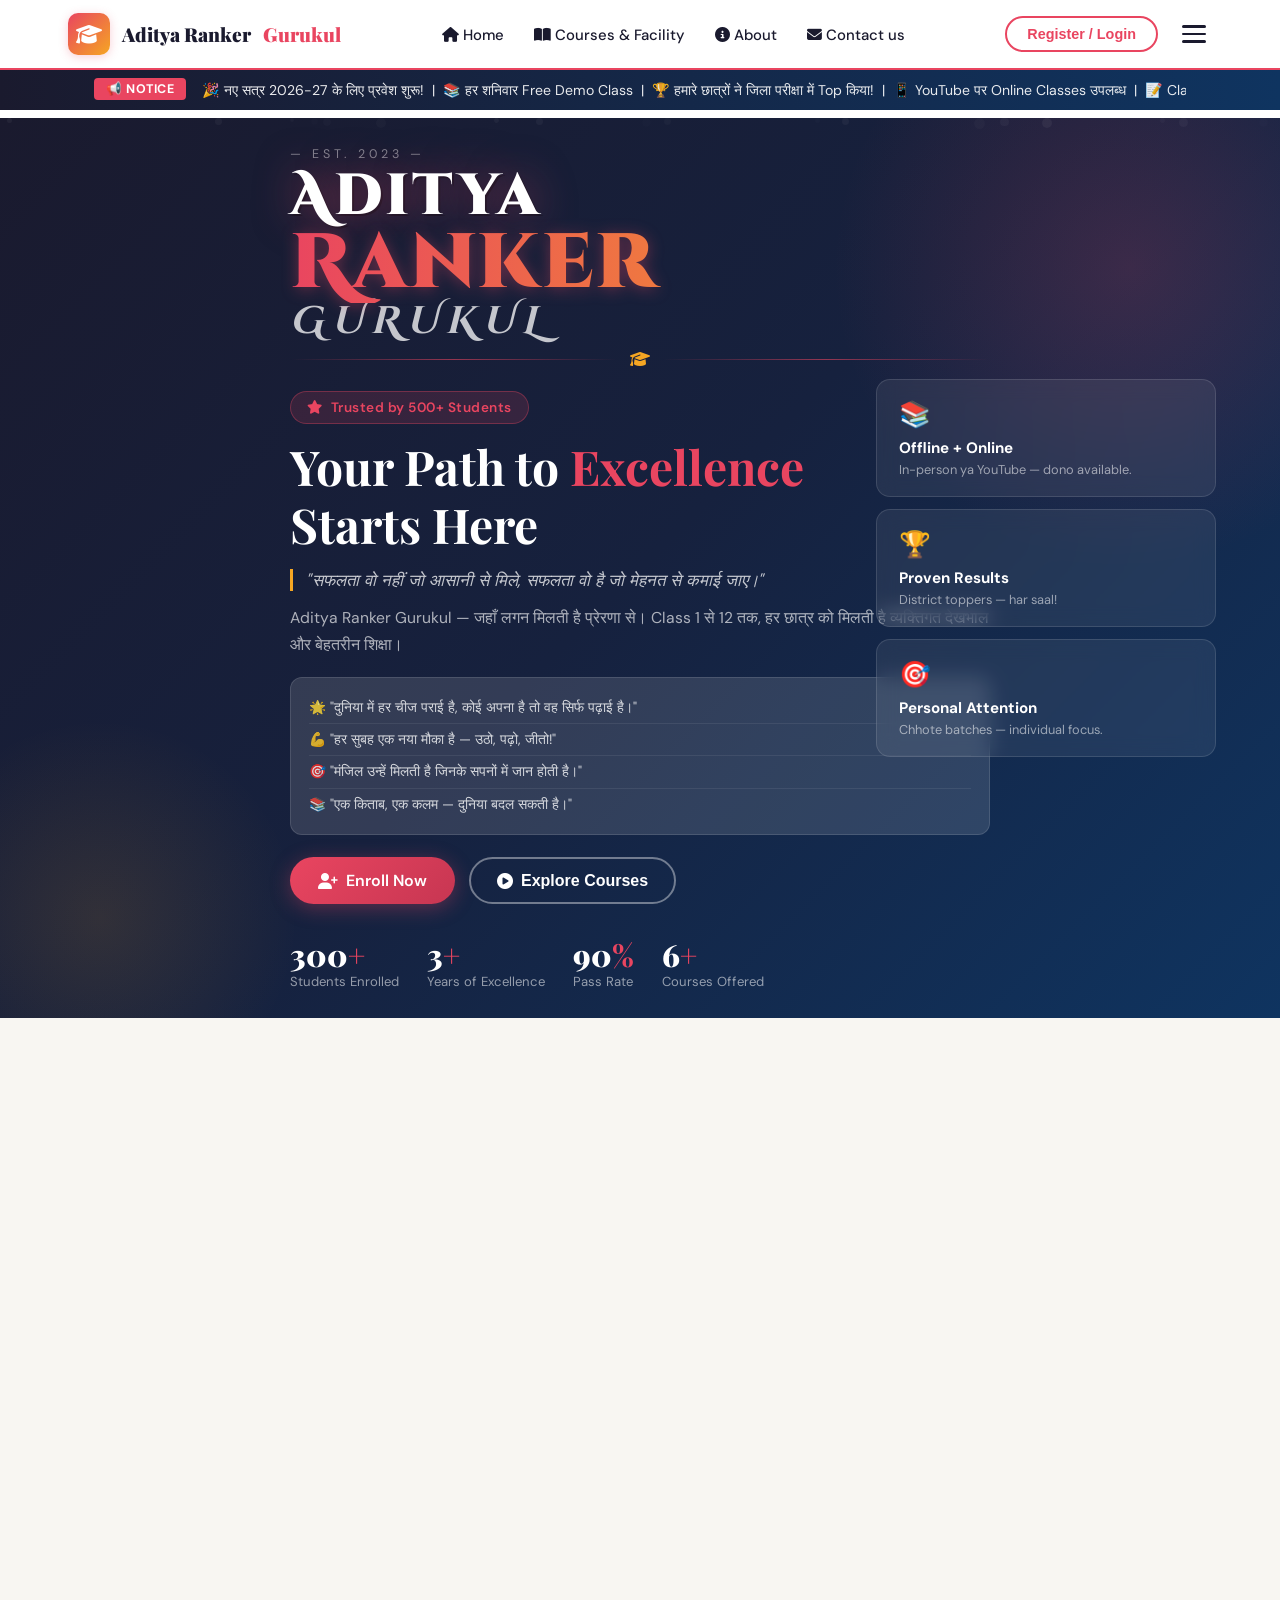
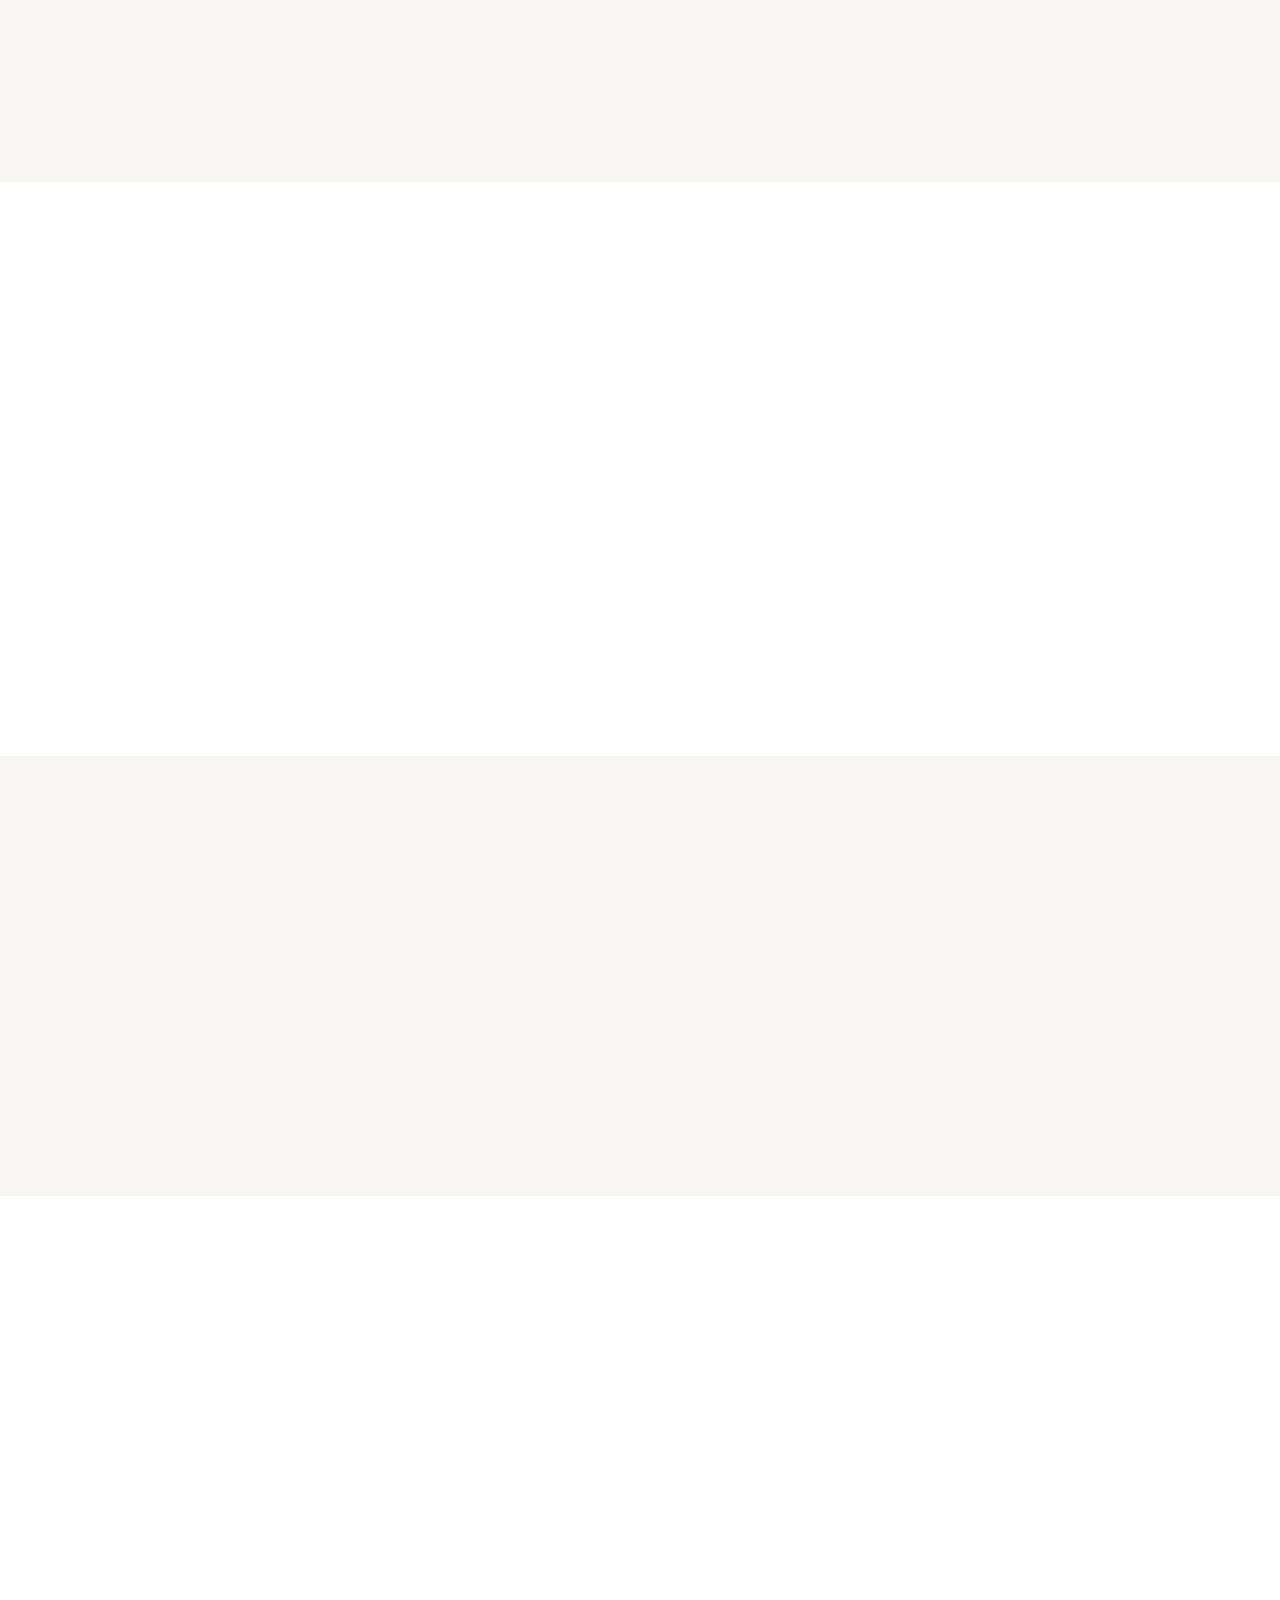
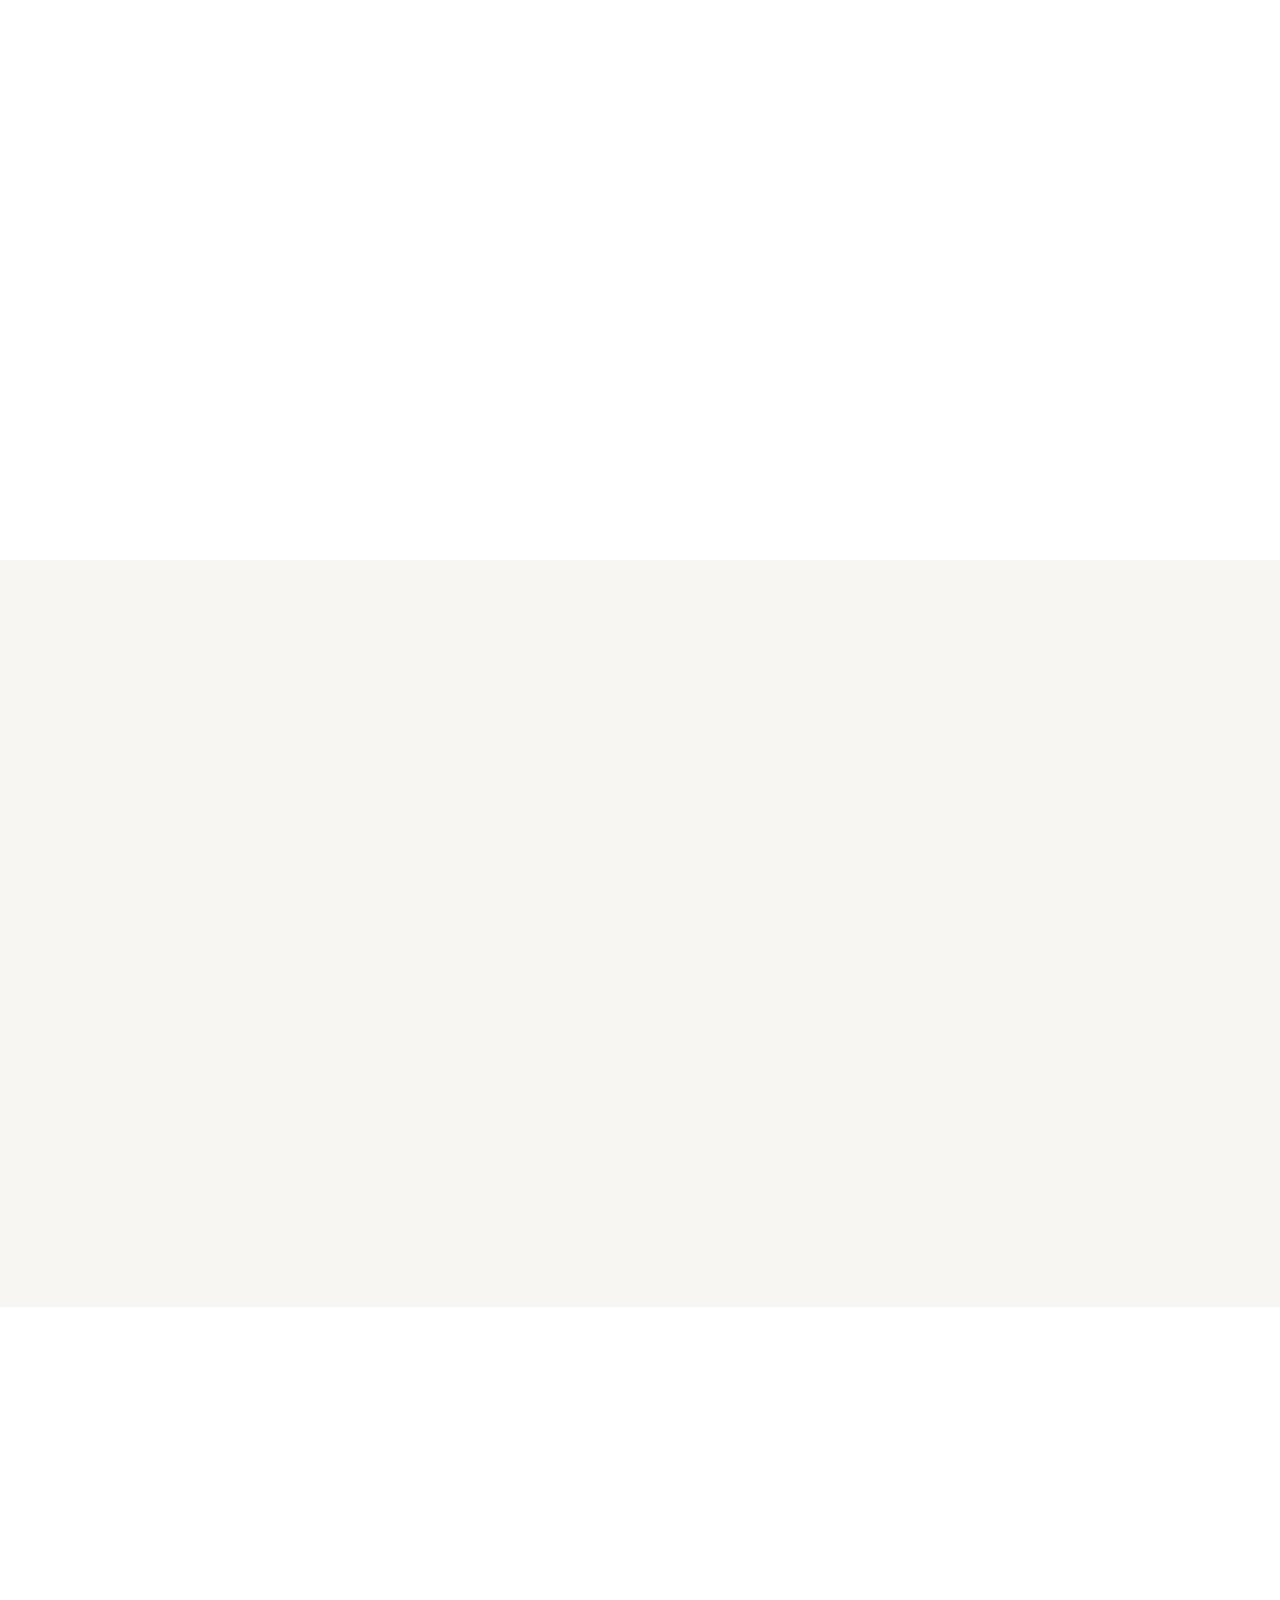
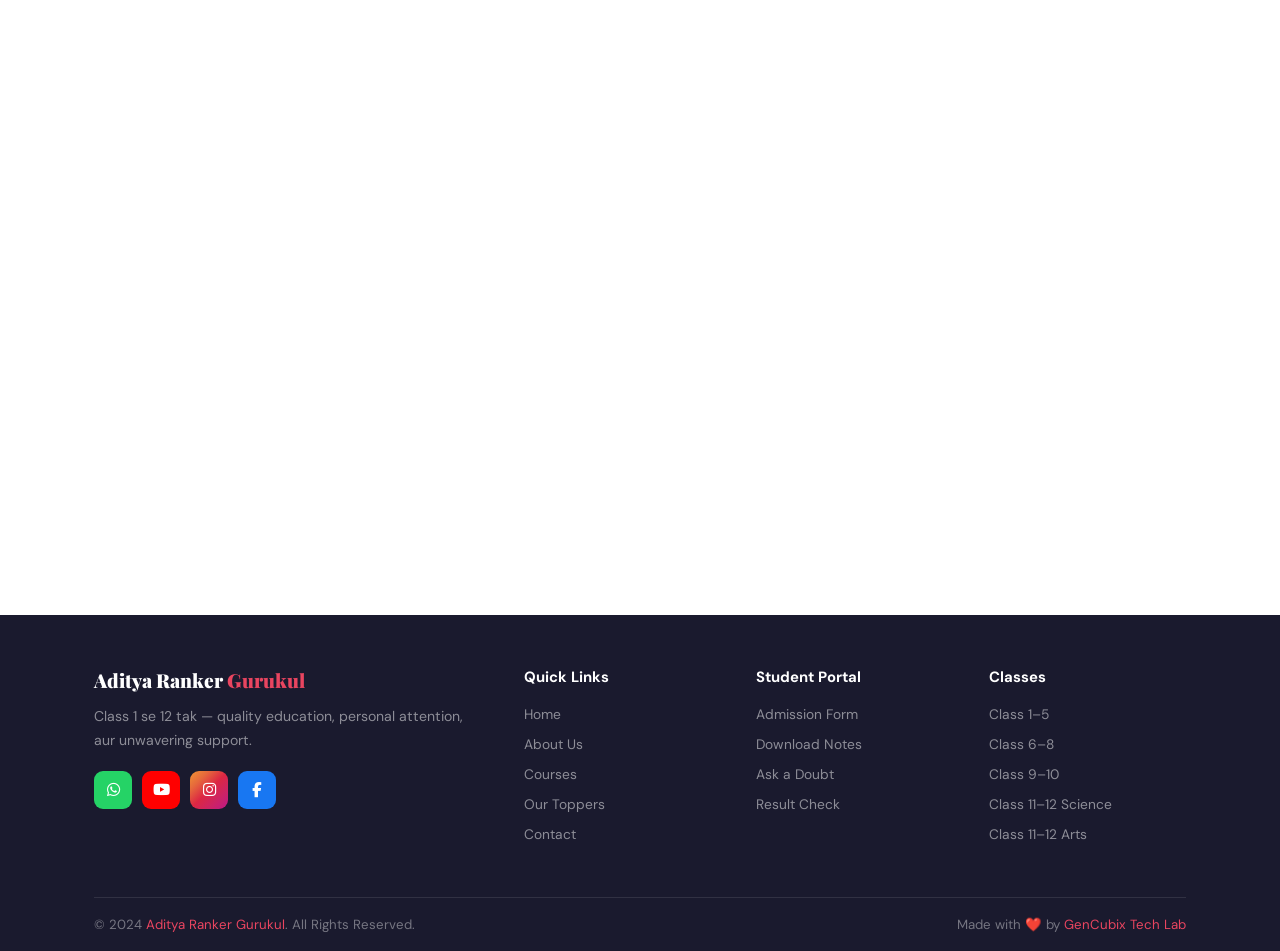
==== index.html @ 12717125 "Add files via upload" ====
<!DOCTYPE html>
<html lang="en">
<head>
  <meta charset="UTF-8"/>
  <meta name="viewport" content="width=device-width, initial-scale=1.0"/>
  <title>Aditya</title>
  <link href="https://fonts.googleapis.com/css2?family=Playfair+Display:ital,wght@0,700;0,900;1,700&family=DM+Sans:wght@300;400;500;600&family=Cinzel+Decorative:wght@700;900&display=swap" rel="stylesheet"/>
  <link rel="stylesheet" href="https://cdnjs.cloudflare.com/ajax/libs/font-awesome/6.5.0/css/all.min.css"/>
  <link rel="stylesheet" href="style.css"/>
</head>
<body>

<!-- ==============================
     NAVBAR
============================== -->
<nav id="navbar">
  <div class="nav-inner">
    <!-- Logo -->
    <a href="#home" class="nav-logo">
      <div class="logo-icon"><i class="fas fa-graduation-cap"></i></div>
      Aditya Ranker <span>Gurukul</span>
    </a>

    <!-- Desktop menu — scroll to section -->
    <ul class="nav-menu" id="desktopMenu">
      <li><a href="#home"><i class="fas fa-home"></i> Home</a></li>
      <li><a href="#courses"><i class="fas fa-book-open"></i> Courses &amp; Facility</a></li>
      <li><a href="about.html"><i class="fas fa-info-circle"></i> About </a></li>
      <li><a href="contact.html"><i class="fas fa-envelope"></i> Contact us</a></li>
    </ul>

    <!-- Right side -->
    <div class="nav-right">
      <button class="btn-register" onclick="openModal()">Register / Login</button>
      <!-- Hamburger -->
      <div class="hamburger" id="hamburger" onclick="toggleDropdown()">
        <span class="bar"></span><span class="bar"></span><span class="bar"></span>
      </div>
    </div>
  </div>

  <!--
    3-LINE DROPDOWN MENU
    Har link ek ALAG PAGE pe jaata hai (scroll nahi, new file open hogi)
  -->
  <ul class="dropdown-menu" id="dropdownMenu">
    <li><a href="#home" onclick="closeDropdown()"><i class="fas fa-home"></i> Home</a></li>
    <li><a href="admission.html" onclick="closeDropdown()"><i class="fas fa-user-plus"></i> Admission Form</a></li>
    <li><a href="about.html" onclick="closeDropdown()"><i class="fas fa-info-circle"></i> About </a></li>
    <li><a href="contact.html" onclick="closeDropdown()"><i class="fas fa-envelope"></i> Contact us</a></li>
    <li><a href="result.html" onclick="closeDropdown()"><i class="fas fa-poll"></i> Result Check</a></li>
  </ul>
</nav>

<!-- ==============================
     NOTICE BAR
============================== -->
<div class="notice-bar" id="noticeBar">
  <div class="container">
    <div class="notice-inner">
      <span class="notice-label">📢 NOTICE</span>
      <div class="ticker-wrap">
        <span class="ticker-text">
          🎉 नए सत्र 2026-27 के लिए प्रवेश शुरू! &nbsp;|&nbsp;
          📚 हर शनिवार Free Demo Class &nbsp;|&nbsp;
          🏆 हमारे छात्रों ने जिला परीक्षा में Top किया! &nbsp;|&nbsp;
          📱 YouTube पर Online Classes उपलब्ध &nbsp;|&nbsp;
          📝 Class 10 का Result जारी — अभी Check करें! &nbsp;|&nbsp;
          🌟 Special Doubt Clearing Session — हर रविवार सुबह 10 बजे
        </span>
      </div>
    </div>
  </div>
</div>

<!-- ==============================
     SECTION 1: HERO
============================== -->
<div style="height:10px;"></div>
<section id="home">
  <div class="particles" id="particles"></div>
  <div class="container">
    <div class="hero-content">

      <!-- Big Institute Name -->
      <div class="hero-institute-name">
        <span class="institute-line-top">— Est. 2023 —</span>
        <h1 class="institute-title">
          <span class="inst-aditya">Aditya</span>
          <span class="inst-ranker">Ranker</span>
          <span class="inst-gurukul">Gurukul</span>
        </h1>
        <div class="institute-divider">
          <span class="div-line"></span>
          <i class="fas fa-graduation-cap div-icon"></i>
          <span class="div-line"></span>
        </div>
      </div>

      <div class="hero-badge"><i class="fas fa-star"></i> Trusted by 500+ Students</div>
      <h2 class="hero-title">Your Path to <span>Excellence</span><br>Starts Here</h2>
      <p class="hero-tagline">"सफलता वो नहीं जो आसानी से मिले, सफलता वो है जो मेहनत से कमाई जाए।"</p>
      <p class="hero-desc">Aditya Ranker Gurukul — जहाँ लगन मिलती है प्रेरणा से। Class 1 से 12 तक, हर छात्र को मिलती है व्यक्तिगत देखभाल और बेहतरीन शिक्षा।</p>

      <!-- Hindi Motivation Lines -->
      <div class="motivation-box">
        <p>🌟 "दुनिया में हर चीज पराई है,
कोई अपना है तो वह सिर्फ पढ़ाई है।"</p>
        <p>💪 "हर सुबह एक नया मौका है — उठो, पढ़ो, जीतो!"</p>
        <p>🎯 "मंजिल उन्हें मिलती है जिनके सपनों में जान होती है।"</p>
        <p>📚 "एक किताब, एक कलम — दुनिया बदल सकती है।"</p>
      </div>

      <div class="hero-btns">
        <a href="admission.html" class="btn-primary"><i class="fas fa-user-plus"></i> Enroll Now</a>
        <button class="btn-outline-white" onclick="scrollTo('courses')"><i class="fas fa-play-circle"></i> Explore Courses</button>
      </div>

      <div class="hero-stats">
        <div class="stat-item"><div class="stat-num">300<span>+</span></div><div class="stat-label">Students Enrolled</div></div>
        <div class="stat-item"><div class="stat-num">3<span>+</span></div><div class="stat-label">Years of Excellence</div></div>
        <div class="stat-item"><div class="stat-num">90<span>%</span></div><div class="stat-label">Pass Rate</div></div>
        <div class="stat-item"><div class="stat-num">6<span>+</span></div><div class="stat-label">Courses Offered</div></div>
      </div>
    </div>
  </div>

  <!-- Right floating cards (desktop) -->
  <div class="hero-image-side">
    <div class="hero-card"><div class="card-icon">📚</div><h4>Offline + Online</h4><p>In-person ya YouTube — dono available.</p></div>
    <div class="hero-card"><div class="card-icon">🏆</div><h4>Proven Results</h4><p>District toppers — har saal!</p></div>
    <div class="hero-card"><div class="card-icon">🎯</div><h4>Personal Attention</h4><p>Chhote batches — individual focus.</p></div>
  </div>
</section>

<!-- ==============================
     SECTION 2: ABOUT COACHING
============================== -->
<section id="about-coaching" style="background:var(--offwhite);">
  <div class="container">
    <div class="section-header reveal">
      <div class="section-tag">Who We Are</div>
      <h2 class="section-title">About <span>Aditya Ranker Gurukul</span></h2>
      <div class="section-line"></div>
      <p class="section-desc">Jahan gyan milta hai dedication se, aur students bante hain achievers.</p>
    </div>
    <div class="about-grid">
      <div class="about-img-box reveal">
        <!--
          ★ COACHING PHOTO:
          images/coaching.jpg rakho → comment hatao neeche ka, placeholder comment karo
        -->
        <!-- <img src="images/coaching.jpg" alt="Coaching" style="width:100%;height:100%;object-fit:cover;"/> -->
        <div class="placeholder-img">
          <i class="fas fa-school"></i>
          <p>📷 coaching.jpg</p>
          <small>coaching images</small>
        </div>
        <div class="about-img-badge">Est. 2023<br><span>Shaping Futures</span></div>
      </div>
      <div class="reveal">
        <h3 style="font-size:1.8rem;margin-bottom:14px;">Building Tomorrow's <span style="color:var(--accent)">Champions</span></h3>
        <p style="color:var(--gray);line-height:1.8;margin-bottom:16px;">Aditya Ranker Gurukul ki sthapna ek lakshya ke saath ki gayi — quality education ko har gaanv tak pahunchana. Hamara manna hai ki har bachche mein talent hai, bas sahi disha chahiye.</p>
        <p style="color:var(--gray);line-height:1.8;margin-bottom:24px;">Offline classes aur free YouTube lectures ke zariye ham aspiration aur achievement ke beech ki khaai ko paat rahe hain.</p>
        <div class="about-features">
          <div class="about-feature-item"><div class="feat-icon"><i class="fas fa-users"></i></div><div><h4>junior student</h4><p>Personal dhyan har student ko.</p></div></div>
          <div class="about-feature-item"><div class="feat-icon"><i class="fab fa-youtube"></i></div><div><h4>YouTube Classes</h4><p>Kabhi bhi, kahin bhi seekho.</p></div></div>
          <div class="about-feature-item"><div class="feat-icon"><i class="fas fa-file-alt"></i></div><div><h4>Free Notes</h4><p>Worksheets aur practice papers.</p></div></div>
          <div class="about-feature-item"><div class="feat-icon"><i class="fas fa-comments"></i></div><div><h4>Doubt Solving</h4><p>Online aur offline dono.</p></div></div>
        </div>
      </div>
    </div>
  </div>
</section>

<!-- ==============================
     SECTION 3: TEACHER
============================== -->
<section id="teacher" style="background:#fff;">
  <div class="container">
    <div class="section-header reveal">
      <div class="section-tag">Meet Your Mentor</div>
      <h2 class="section-title">About <span>Aditya Sir</span></h2>
      <div class="section-line"></div>
    </div>
    <div class="teacher-card reveal">
      <div class="teacher-photo" style="padding:0;overflow:hidden;">
  <img src="images/aditya-sir.jpg" 
       alt="Aditya Sir" 
       style="width:100%;height:100%;object-fit:cover;object-position:top;border-radius:18px;"/>
</div>
      <div class="teacher-info">
        <h3>Aditya Sir</h3>
        <div class="teacher-title"><i class="fas fa-chalkboard-teacher"></i> Lead Educator &amp; Founder</div>
        <div class="exp-badge"><i class="fas fa-award"></i> 3+ Years Experience</div>
        <p>Concept-based aur student-friendly teaching style. Har topic tab tak padhate hain jab tak samajh na aaye. Unka manna hai ki padhna tab hi sahi ho jab samajh ke ho.</p>
        <p>Regular feedback, personal attention, aur har student ke liye unwavering support — yahi unki pehchaan hai.</p>
        <div class="teacher-subjects">
          <span class="subject-tag">Mathematics</span>
          <span class="subject-tag">Science</span>
          <span class="subject-tag">Social Studies</span>
          <span class="subject-tag">Hindi</span>
          <span class="subject-tag">English</span>
        </div>
      </div>
    </div>
  </div>
</section>

<!-- ==============================
     SECTION 4: TOPPERS
============================== -->
<section id="toppers" style="background:var(--offwhite);">
  <div class="container">
    <div class="section-header reveal">
      <div class="section-tag">Our Pride</div>
      <h2 class="section-title">Our <span>Star Toppers</span></h2>
      <div class="section-line"></div>
      <p class="section-desc">Meet the brilliant students who made us proud.</p>
    </div>
    <div class="toppers-grid reveal">

      <div class="topper-card"><div class="topper-card-inner"><div class="topper-rank">🥇</div>
        <div class="topper-photo">
          <!-- <img src="images/topper1.jpg" style="width:100%;height:100%;object-fit:cover;border-radius:50%;"/> -->
          <i class="fas fa-user"></i>
        </div>
        <div class="topper-name">komal kumari</div><div class="topper-roll">Roll: 2600033</div><div class="topper-score">90% · Class 10</div>
      </div></div>

      <div class="topper-card"><div class="topper-card-inner"><div class="topper-rank">🥈</div>
        <div class="topper-photo">
          <!-- <img src="images/topper2.jpg" style="width:100%;height:100%;object-fit:cover;border-radius:50%;"/> -->
          <i class="fas fa-user"></i>
        </div>
        <div class="topper-name">Raja babu</div><div class="topper-roll">Roll: 2600089</div><div class="topper-score">85% · Class 10</div>
      </div></div>

      <div class="topper-card"><div class="topper-card-inner"><div class="topper-rank">🥉</div>
        <div class="topper-photo">
          <!-- <img src="images/topper3.jpg" style="width:100%;height:100%;object-fit:cover;border-radius:50%;"/> -->
          <i class="fas fa-user"></i>
        </div>
        <div class="topper-name">Neha kumari</div><div class="topper-roll">Roll: 260044</div><div class="topper-score">82.6% · Class 12</div>
      </div></div>

      <div class="topper-card"><div class="topper-card-inner"><div class="topper-rank">4</div>
        <div class="topper-photo">
  <img src="images/astuti4.jpg" alt="Topper Photo">
</div>

        <div class="topper-name">astuti kumari</div><div class="topper-roll">Roll: 2500060</div><div class="topper-score">81.8% · Class 10</div>
      </div></div>

      <div class="topper-card"><div class="topper-card-inner"><div class="topper-rank">5</div>
        <div class="topper-photo">
          <!-- <img src="images/topper5.jpg" style="width:100%;height:100%;object-fit:cover;border-radius:50%;"/> -->
          <i class="fas fa-user"></i>
        </div>
        <div class="topper-name">vikash kumar</div><div class="topper-roll">Roll: 2108</div><div class="topper-score">78.8% · Class 10</div>
      </div></div>

      

    </div>
  </div>
</section>

<!-- ==============================
     SECTION 5: COURSES
============================== -->
<section id="courses" style="background:#fff;">
  <div class="container">
    <div class="section-header reveal">
      <div class="section-tag">What We Teach</div>
      <h2 class="section-title">Our <span>Courses</span></h2>
      <div class="section-line"></div>
      <p class="section-desc">Class 1 se 12 tak — Offline aur YouTube Online dono modes.</p>
    </div>
    <div class="courses-grid reveal">

      <div class="course-card">
        <div class="course-head"><span class="course-badge">Primary</span><div class="c-icon"><i class="fas fa-child"></i></div><h3>Classes 1 – 5</h3><p>Foundation building with fun methods</p></div>
        <div class="course-body"><ul>
          <li><i class="fas fa-check-circle"></i> Hindi, English, math</li>
          <li><i class="fas fa-check-circle"></i> fun and play</li>
          <li><i class="fas fa-check-circle"></i> Drawing &amp; Creative Activities</li>
          <li><i class="fas fa-check-circle"></i> Moral Science &amp; GK</li>
        </ul><div class="course-modes"><span class="mode-tag mode-offline">📍 Offline</span><span class="mode-tag mode-online">▶ YouTube</span></div></div>
      </div>

      <div class="course-card">
        <div class="course-head"><span class="course-badge">Middle</span><div class="c-icon"><i class="fas fa-book"></i></div><h3>Classes 6 – 8</h3><p>Concept strengthening</p></div>
        <div class="course-body"><ul>
          <li><i class="fas fa-check-circle"></i> Mathematics &amp; Science</li>
          <li><i class="fas fa-check-circle"></i> Social Studies (History, Geo, Civics)</li>
          <li><i class="fas fa-check-circle"></i> Hindi &amp; English Grammar</li>
          <li><i class="fas fa-check-circle"></i> Sanskrit (Optional)</li>
        </ul><div class="course-modes"><span class="mode-tag mode-offline">📍 Offline</span><span class="mode-tag mode-online">▶ YouTube</span></div></div>
      </div>

      <div class="course-card">
        <div class="course-head"><span class="course-badge">Board</span><div class="c-icon"><i class="fas fa-trophy"></i></div><h3>Classes 9 – 10</h3><p>Board exam preparation</p></div>
        <div class="course-body"><ul>
          <li><i class="fas fa-check-circle"></i> Mathematics (Full Syllabus)</li>
          <li><i class="fas fa-check-circle"></i> Science – Physics, Chemistry, Bio</li>
          <li><i class="fas fa-check-circle"></i> Social Science </li>
          <li><i class="fas fa-check-circle"></i> Hindi + English + Sanskrit</li>
        </ul><div class="course-modes"><span class="mode-tag mode-offline">📍 Offline</span><span class="mode-tag mode-online">▶ YouTube</span></div></div>
      </div>

      <div class="course-card">
        <div class="course-head"><span class="course-badge">Senior</span><div class="c-icon"><i class="fas fa-flask"></i></div><h3>Class 11–12 Science</h3><p>PCM / PCB mastery level</p></div>
        <div class="course-body"><ul>
          <li><i class="fas fa-check-circle"></i> Physics, Chemistry, Bio/Maths</li>
          <li><i class="fas fa-check-circle"></i> NCERT + Board + Competitive</li>
          <li><i class="fas fa-check-circle"></i> Regular Mock Tests</li>
          <li><i class="fas fa-check-circle"></i> Answer Writing Practice</li>
        </ul><div class="course-modes"><span class="mode-tag mode-offline">📍 Offline</span><span class="mode-tag mode-online">▶ YouTube</span></div></div>
      </div>

      <div class="course-card">
        <div class="course-head"><span class="course-badge">Senior</span><div class="c-icon"><i class="fas fa-landmark"></i></div><h3>Class 11–12 Arts</h3><p>History, PolSci, Geography</p></div>
        <div class="course-body"><ul>
          <li><i class="fas fa-check-circle"></i> History &amp; Political Science</li>
          <li><i class="fas fa-check-circle"></i> Geography &amp; Economics</li>
          <li><i class="fas fa-check-circle"></i> Hindi Literature &amp; English</li>
          <li><i class="fas fa-check-circle"></i> Essay &amp; Answer Writing</li>
        </ul><div class="course-modes"><span class="mode-tag mode-offline">📍 Offline</span><span class="mode-tag mode-online">▶ YouTube</span></div></div>
      </div>

      <div class="course-card">
        <div class="course-head" style="background:linear-gradient(135deg,#b45309,#d97706);"><span class="course-badge" style="background:#fff;color:#b45309;">Special</span><div class="c-icon"><i class="fas fa-star"></i></div><h3>Special Batches</h3><p>Weekend &amp; crash courses</p></div>
        <div class="course-body"><ul>
          <li><i class="fas fa-check-circle"></i> Weekend Doubt Classes</li>
          <li><i class="fas fa-check-circle"></i> Pre-Board Crash Course</li>
          <li><i class="fas fa-check-circle"></i> Competitive Exam Orientation</li>
          <li><i class="fas fa-check-circle"></i> General Knowledge Sessions</li>
        </ul><div class="course-modes"><span class="mode-tag mode-offline">📍 Offline</span><span class="mode-tag mode-online">▶ YouTube</span></div></div>
      </div>

    </div>
  </div>
</section>

<!-- ==============================
     SECTION 6: FEATURES (Notes + Doubts + Result)
============================== -->
<section id="features" style="background:var(--offwhite);">
  <div class="container">
    <div class="section-header reveal">
      <div class="section-tag">Student Portal</div>
      <h2 class="section-title">Student <span>Features</span></h2>
      <div class="section-line"></div>
      <p class="section-desc">Notes, Doubts aur Result — sab ek jagah.</p>
    </div>

    <!-- Tab Buttons -->
    <!-- Tab Buttons -->
<div class="feature-tabs reveal">
  <button class="tab-btn active" onclick="switchTab('admission')"><i class="fas fa-user-plus"></i> Admission Form</button>
  <button class="tab-btn" onclick="switchTab('notes')"><i class="fas fa-file-pdf"></i> Notes</button>
  <button class="tab-btn" onclick="switchTab('doubts')"><i class="fas fa-question-circle"></i> Doubts</button>
  <button class="tab-btn" onclick="switchTab('result')"><i class="fas fa-poll"></i> Result Checker</button>
</div>


<!-- TAB: ADMISSION FORM -->
<div class="tab-content active" id="tab-admission">
  <div class="form-card reveal">
    <h3>📋 Admission Form</h3>
    <p class="form-sub">Sabhi * fields zaroori hain.</p>

    <form id="admissionForm"
          action="https://formspree.io/f/xkokrydq"
          method="POST"
          onsubmit="return handleAdmission(this)">

      <input type="hidden" name="_subject" value="🎓 New Admission – Aditya Ranker Gurukul"/>

      <div class="form-row">
        <div class="form-group">
          <label><i class="fas fa-user"></i> Student Name *</label>
          <input type="text" name="Student Name" id="studentName" placeholder="Poora naam" required/>
        </div>
        <div class="form-group">
          <label><i class="fas fa-user-tie"></i> Father's Name *</label>
          <input type="text" name="Father Name" id="fatherName" placeholder="Pita ji ka naam" required/>
        </div>
      </div>
      <div class="form-row">
        <div class="form-group">
          <label><i class="fas fa-phone"></i> Contact Number *</label>
          <input type="tel" name="Contact Number" id="contact" placeholder="10-digit number" maxlength="10" required/>
        </div>
        <div class="form-group">
          <label><i class="fas fa-graduation-cap"></i> Class *</label>
          <select name="Class" id="classSelect" required>
            <option value="">-- Class Chunein --</option>
            <option>Class 1</option><option>Class 2</option><option>Class 3</option>
            <option>Class 4</option><option>Class 5</option><option>Class 6</option>
            <option>Class 7</option><option>Class 8</option><option>Class 9</option>
            <option>Class 10</option>
            <option>Class 11 – Science</option><option>Class 11 – Arts</option>
            <option>Class 12 – Science</option><option>Class 12 – Arts</option>
          </select>
        </div>
      </div>
      <div class="form-group">
        <label><i class="fas fa-map-marker-alt"></i> Village / Area *</label>
        <input type="text" name="Village" id="village" placeholder="Gaanv ya area ka naam" required/>
      </div>

      <button type="submit" class="btn-submit" id="submitBtn">
        <i class="fas fa-paper-plane"></i> Submit Application
      </button>

      <div class="success-msg" id="admissionSuccess">
        <i class="fas fa-check-circle"></i>
        आवेदन सफलतापूर्वक भेज दिया गया! 🎉
        <br><small>Aditya Sir 24 ghante mein contact karenge.</small>
      </div>
      <div class="error-msg" id="admissionError">
        <i class="fas fa-times-circle"></i> Kuch galat hua. Dobara try karein.
      </div>
    </form>
  </div>
</div>


    <!-- TAB: NOTES -->
    <div class="tab-content" id="tab-notes">
      <div class="reveal">
        <!-- Coming Soon Banner -->
        <div style="background:linear-gradient(135deg,var(--primary),#0f3460);color:#fff;border-radius:16px;padding:32px;text-align:center;margin-bottom:32px;">
          <div style="font-size:2.5rem;margin-bottom:10px;">📚</div>
          <h3 style="font-size:1.4rem;margin-bottom:8px;">Notes Uploading soon...!</h3>
          <p style="color:rgba(255,255,255,0.7);max-width:480px;margin:0 auto 18px;">notes currently not avilable on this website. till then contact on whatsapp!</p>
          <a href="https://wa.me/917255013438?text=Hello%20Aditya%20Sir" 
   target="_blank"
   style="display:inline-flex;align-items:center;gap:8px;background:#25D366;color:#fff;padding:10px 22px;border-radius:25px;font-weight:600;font-size:0.9rem;">
  <i class="fab fa-whatsapp"></i> contact on whatsapp
</a>
        </div>
        <!-- Notes Grid -->
        <div class="notes-grid">
          <div class="note-card"><div class="note-card-top"><div class="note-icon"><i class="fas fa-file-pdf"></i></div><div><h4>Class 10 Maths – Ch.1</h4><p>Real Numbers | 12 pages</p></div></div><p>Euclid's Division Lemma, HCF &amp; LCM.</p><div class="note-actions"><button class="btn-download" onclick="notesNA()"><i class="fas fa-download"></i> Download</button></div></div>
          <div class="note-card"><div class="note-card-top"><div class="note-icon"><i class="fas fa-file-pdf"></i></div><div><h4>Class 10 Science – Ch.1</h4><p>Chemical Reactions | 15 pages</p></div></div><p>Types of reactions, balancing equations.</p><div class="note-actions"><button class="btn-download" onclick="notesNA()"><i class="fas fa-download"></i> Download</button></div></div>
          <div class="note-card"><div class="note-card-top"><div class="note-icon"><i class="fas fa-file-pdf"></i></div><div><h4>Class 9 History – Ch.1</h4><p>French Revolution | 10 pages</p></div></div><p>Timeline, causes, important events.</p><div class="note-actions"><button class="btn-download" onclick="notesNA()"><i class="fas fa-download"></i> Download</button></div></div>
          <div class="note-card"><div class="note-card-top"><div class="note-icon"><i class="fas fa-file-pdf"></i></div><div><h4>Class 12 Physics – Ch.1</h4><p>Electrostatics | 20 pages</p></div></div><p>Coulomb's Law, Electric Field, Gauss.</p><div class="note-actions"><button class="btn-download" onclick="notesNA()"><i class="fas fa-download"></i> Download</button></div></div>
          <div class="note-card"><div class="note-card-top"><div class="note-icon"><i class="fas fa-file-pdf"></i></div><div><h4>Class 8 Maths – Algebra</h4><p>Linear Equations | 8 pages</p></div></div><p>Variables, equations, word problems.</p><div class="note-actions"><button class="btn-download" onclick="notesNA()"><i class="fas fa-download"></i> Download</button></div></div>
          <div class="note-card"><div class="note-card-top"><div class="note-icon"><i class="fas fa-file-pdf"></i></div><div><h4>Class 12 History – Ch.1</h4><p>Bricks &amp; Harappan | 18 pages</p></div></div><p>Harappan civilisation, maps &amp; key points.</p><div class="note-actions"><button class="btn-download" onclick="notesNA()"><i class="fas fa-download"></i> Download</button></div></div>
        </div>
      </div>
    </div>

    <!-- TAB: DOUBTS -->
    <div class="tab-content" id="tab-doubts">
      <div class="doubt-layout reveal">
        <!-- Submit Form -->
        <div class="form-card" style="box-shadow:none;padding:0;">
          <h3 style="margin-bottom:6px;">❓ Doubt Puchho</h3>
          <p class="form-sub">Sirf 3 fields — simple aur fast! 5 din baad auto-delete.</p>
          <div class="form-group"><label><i class="fas fa-user"></i> Aapka Naam *</label><input type="text" id="doubtName" placeholder="Apna naam"/></div>
          <div class="form-group"><label><i class="fas fa-graduation-cap"></i> Class *</label>
            <select id="doubtClass">
              <option value="">-- Class Chunein --</option>
              <option>Class 1</option><option>Class 2</option><option>Class 3</option><option>Class 4</option><option>Class 5</option>
              <option>Class 6</option><option>Class 7</option><option>Class 8</option><option>Class 9</option><option>Class 10</option>
              <option>Class 11 – Science</option><option>Class 11 – Arts</option>
              <option>Class 12 – Science</option><option>Class 12 – Arts</option>
            </select>
          </div>
          <div class="form-group"><label><i class="fas fa-question-circle"></i> Aapka Doubt *</label>
            <textarea id="doubtText" rows="4" placeholder="Apna sawaal clearly likhein..." style="width:100%;padding:12px 14px;border:2px solid var(--lightgray);border-radius:10px;font-size:0.93rem;font-family:'DM Sans',sans-serif;resize:vertical;" onfocus="this.style.borderColor='var(--accent)'" onblur="this.style.borderColor='var(--lightgray)'"></textarea>
          </div>
          <button class="btn-submit" onclick="submitDoubt()"><i class="fas fa-paper-plane"></i> Submit Doubt</button>
          <p style="font-size:0.76rem;color:var(--gray);margin-top:10px;text-align:center;"><i class="fas fa-clock" style="color:var(--accent);"></i> Koi bhi reply kar sakta hai. 5 din baad auto-delete.</p>
        </div>

        <!-- Doubts List -->
        <div>
          <h3 style="margin-bottom:6px;">Recent Doubts</h3>
          <p style="color:var(--gray);font-size:0.85rem;margin-bottom:16px;"><i class="fas fa-users" style="color:var(--accent);"></i> </p>
          <div class="doubts-list" id="doubtsList">

            <!-- <div class="doubt-item" data-id="d1">
              <button class="delete-doubt" onclick="deleteDoubt('d1')"><i class="fas fa-times"></i></button>
              <div class="doubt-meta"><i class="fas fa-user"></i> Rahul &nbsp;·&nbsp; <strong>Class 10</strong> &nbsp;·&nbsp; <i class="fas fa-clock"></i> 4 din 18 ghante</div>
              <div class="doubt-q">Real Numbers mein HCF aur LCM mein kya fark hai?</div>
              <div class="doubt-actions-row">
                <button class="btn-ans-toggle" onclick="toggleReplies('d1')"><i class="fas fa-comment-dots"></i> Replies (1)</button>
                <button class="btn-reply-open" onclick="openReplyBox('d1')"><i class="fas fa-reply"></i> Reply</button>
              </div>
              <div class="reply-list" id="replies-d1">
                <div class="reply-item"><div class="reply-meta"><i class="fas fa-chalkboard-teacher" style="color:var(--accent);"></i> Aditya Sir</div>HCF sabse bada saamanye ghanak hai, LCM sabse chhota saamanye apavartya. HCF — distribute karna ho, LCM — events saath mile.</div>
              </div>
              <div class="reply-box" id="replybox-d1">
                <textarea rows="2" id="replytext-d1" placeholder="Reply likhein..."></textarea>
                <div class="reply-send-row"><input type="text" id="replyname-d1" placeholder="Aapka naam"/><button class="reply-btn" onclick="addReply('d1')"><i class="fas fa-paper-plane"></i> Send</button></div>
              </div>
            </div> -->

            <!-- <div class="doubt-item" data-id="d2">
              <button class="delete-doubt" onclick="deleteDoubt('d2')"><i class="fas fa-times"></i></button>
              <div class="doubt-meta"><i class="fas fa-user"></i> Priya &nbsp;·&nbsp; <strong>Class 9</strong> &nbsp;·&nbsp; <i class="fas fa-clock"></i> 3 din 6 ghante</div>
              <div class="doubt-q">Iron mein rust kyun lagta hai lekin gold mein nahi?</div>
              <div class="doubt-actions-row"> -->
                <!-- <button class="btn-ans-toggle" onclick="toggleReplies('d2')"><i class="fas fa-comment-dots"></i> Replies (1)</button>
                <button class="btn-reply-open" onclick="openReplyBox('d2')"><i class="fas fa-reply"></i> Reply</button>
              </div>
              <div class="reply-list" id="replies-d2" style="display:none;">
                <div class="reply-item"><div class="reply-meta"><i class="fas fa-chalkboard-teacher" style="color:var(--accent);"></i> Aditya Sir</div>Iron oxygen aur moisture se react karke rust banata hai. Gold noble metal hai — react nahi karta.</div>
              </div>
              <div class="reply-box" id="replybox-d2">
                <textarea rows="2" id="replytext-d2" placeholder="Reply likhein..."></textarea>
                <div class="reply-send-row"><input type="text" id="replyname-d2" placeholder="Aapka naam"/><button class="reply-btn" onclick="addReply('d2')"><i class="fas fa-paper-plane"></i> Send</button></div>
              </div>
            </div> -->

          </div>
          <div id="noDoubts" style="display:none;text-align:center;padding:36px;color:var(--gray);">
            <i class="fas fa-comment-slash" style="font-size:2.5rem;color:var(--lightgray);display:block;margin-bottom:10px;"></i>
            Koi doubt nahi abhi. Pehle puchho!
          </div>
        </div>
      </div>
    </div>

    <!-- TAB: RESULT -->
    <div class="tab-content" id="tab-result">
      <div class="result-card reveal">
        <h3 style="font-size:1.6rem;margin-bottom:8px;">📊 Result Check</h3>
        <p style="color:var(--gray);">Apna Roll Number enter karo.</p>
        <p style="font-size:0.82rem;color:var(--accent);margin-top:4px;">Try: 1024, 1087, 2031, 1153, 2108, 1209</p>
        <div class="result-input-wrap">
          <input type="text" id="rollInput" placeholder="Roll Number daalo" maxlength="6"/>
          <button class="btn-check" onclick="checkResult()"><i class="fas fa-search"></i> Check</button>
        </div>
        <div class="result-display" id="resultDisplay">
          <div style="text-align:center;margin-bottom:14px;"><div id="resultGrade" class="result-grade"></div><div id="resultStatus" style="font-weight:700;font-size:1.05rem;"></div></div>
          <div id="resultRows"></div>
        </div>
        <div class="result-not-found" id="resultNotFound"><i class="fas fa-times-circle"></i> Roll number nahi mila. Dobara check karo.</div>
      </div>
    </div>

  </div>
</section>

<!-- ==============================
     SECTION 7: CONTACT
============================== -->
<section id="contact" style="background:#fff;">
  <div class="container">
    <div class="section-header reveal">
      <div class="section-tag">Get In Touch</div>
      <h2 class="section-title">Contact <span>Us</span></h2>
      <div class="section-line"></div>
      <p class="section-desc">any query we are here!</p>
    </div>
    <div class="contact-grid reveal">

      <!-- Left: Info + Social + WhatsApp -->
      <div>
        <div class="contact-item"><div class="c-icon"><i class="fas fa-map-marker-alt"></i></div><div><h4>Location</h4><p>Aditya Ranker Gurukul, Main Road,<br>kathaiya, muzaffarpur,  PIN-843124</p></div></div>
        <div class="contact-item"><div class="c-icon"><i class="fas fa-phone-alt"></i></div><div><h4>Call Us</h4>
          <!-- ★ APNA NUMBER DAALO -->
          <p><a href="tel:+917255013438" style="color:var(--accent);font-weight:600;">+91 7255013438</a><br></p>
        </div></div>
        <div class="contact-item"><div class="c-icon"><i class="fas fa-envelope"></i></div><div><h4>Email</h4><p>aditya725501@gmail.com</p></div></div>
        <div class="contact-item"><div class="c-icon"><i class="fas fa-clock"></i></div><div><h4>Class Timings</h4><p>Morning: 6 AM – 9 AM<br>Evening: 5 PM – 7 PM</p></div></div>

        <!-- Social Media -->
        <div class="social-section">
          <h4>our Social Media</h4>
          <div class="social-icons">
            <!--
              ★ SOCIAL LINKS — apna link daalo:
              WhatsApp : wa.me/91 + 10 digit number
              YouTube  : youtube.com/@ChannelName
              Instagram: instagram.com/Handle
              Facebook : facebook.com/PageName
            -->
            <a href="https://wa.me/917255013438?text=Hello%20Aditya%20Sir" target="_blank" class="social-icon si-whatsapp" title="WhatsApp"><i class="fab fa-whatsapp"></i></a>
            <a href="https://www.youtube.com/@adityakumar1889" target="_blank" class="social-icon si-youtube" title="YouTube"><i class="fab fa-youtube"></i></a>
            <a href="https://www.instagram.com/adityakumar87374?igsh=ZDRtZmR6NTN0enNz" target="_blank" class="social-icon si-instagram" title="Instagram"><i class="fab fa-instagram"></i></a>
            <a href="https://www.facebook.com/share/1DtXur2f2G/" target="_blank" class="social-icon si-facebook" title="Facebook"><i class="fab fa-facebook-f"></i></a>
          </div>
        </div>

        <!-- WhatsApp Quick Message -->
        <div style="margin-top:28px;background:var(--offwhite);padding:22px;border-radius:14px;border:1px solid var(--lightgray);">
          <h4 style="font-family:'DM Sans',sans-serif;font-weight:700;margin-bottom:12px;"><i class="fab fa-whatsapp" style="color:#25D366;margin-right:7px;"></i>Quick WhatsApp Message</h4>
          <div class="form-group"><input type="text" id="qName" placeholder="Aapka naam"/></div>
          <div class="form-group"><textarea id="qMsg" rows="3" placeholder="Apna message likhein..." style="width:100%;padding:10px 13px;border:2px solid var(--lightgray);border-radius:10px;font-family:'DM Sans',sans-serif;font-size:0.92rem;resize:none;" onfocus="this.style.borderColor='var(--accent)'" onblur="this.style.borderColor='var(--lightgray)'"></textarea></div>
          <!--
            ★ WHATSAPP NUMBER:
            sendWhatsApp() function mein 917255013438 ki jagah apna number daalo
            script.js mein line dhundo: wa.me/917255013438
          -->
          <button class="btn-submit" style="margin-top:4px;" onclick="sendWhatsApp()"><i class="fab fa-whatsapp"></i>sent on WhatsApp</button>
        </div>
      </div>

      <!-- Right: Map -->
      <div>
        <!-- ★ GOOGLE MAP — Tumhara link already add hai! -->
        <div style="border-radius:18px;overflow:hidden;height:380px;box-shadow:0 8px 32px rgba(0,0,0,0.1);">
          <iframe
            src="https://www.google.com/maps/embed?pb=!1m18!1m12!1m3!1d3580.017801828258!2d85.09998157570497!3d26.196099177081535!2m3!1f0!2f0!3f0!3m2!1i1024!2i768!4f13.1!3m3!1m2!1s0x39ed2f49bbdac69b%3A0x24b163a22a8868c4!2sBittu&#39;s%20Home!5e0!3m2!1sen!2sin!4v1776504566804!5m2!1sen!2sin"
            width="100%" height="100%" style="border:0;" allowfullscreen="" loading="lazy" referrerpolicy="no-referrer-when-downgrade">
          </iframe>
        </div>
        <a href="https://maps.google.com/maps?q=26.196099,85.099982" target="_blank"
           style="display:flex;align-items:center;justify-content:center;gap:8px;margin-top:12px;padding:12px;background:var(--primary);color:#fff;border-radius:12px;font-weight:600;font-size:0.92rem;transition:all 0.3s;">
          <i class="fas fa-directions"></i> Get Directions
        </a>
      </div>
    </div>
  </div>
</section>

<!-- ==============================
     FOOTER
============================== -->
<footer>
  <div class="container">
    <div class="footer-grid">
      <div class="footer-brand">
        <div class="f-logo">Aditya Ranker <span>Gurukul</span></div>
        <p>Class 1 se 12 tak — quality education, personal attention, aur unwavering support.</p>
        <div class="footer-social">
          <a href="https://wa.me/917255013438?text=Hello%20Aditya%20Sir" target="_blank" class="social-icon si-whatsapp"><i class="fab fa-whatsapp"></i></a>
          <a href="https://www.youtube.com/@adityakumar1889" target="_blank" class="social-icon si-youtube"><i class="fab fa-youtube"></i></a>
          <a href="https://www.instagram.com/adityakumar87374?igsh=ZDRtZmR6NTN0enNz" target="_blank" class="social-icon si-instagram"><i class="fab fa-instagram"></i></a>
          <a href="https://www.facebook.com/share/1DtXur2f2G/" target="_blank" class="social-icon si-facebook"><i class="fab fa-facebook-f"></i></a>
        </div>
      </div>
      <div class="footer-col"><h5>Quick Links</h5><ul>
        <li><a href="#home">Home</a></li>
        <li><a href="#about-coaching">About Us</a></li>
        <li><a href="#courses">Courses</a></li>
        <li><a href="#toppers">Our Toppers</a></li>
        <li><a href="#contact">Contact</a></li>
      </ul></div>
      <div class="footer-col"><h5>Student Portal</h5><ul>
        <li><a href="admission.html">Admission Form</a></li>
        <li><a href="#features" onclick="switchTab('notes')">Download Notes</a></li>
        <li><a href="#features" onclick="switchTab('doubts')">Ask a Doubt</a></li>
        <li><a href="#features" onclick="switchTab('result')">Result Check</a></li>
      </ul></div>
      <div class="footer-col"><h5>Classes</h5><ul>
        <li><a href="#courses">Class 1–5</a></li>
        <li><a href="#courses">Class 6–8</a></li>
        <li><a href="#courses">Class 9–10</a></li>
        <li><a href="#courses">Class 11–12 Science</a></li>
        <li><a href="#courses">Class 11–12 Arts</a></li>
      </ul></div>
    </div>
    <div class="footer-bottom">
      <p>© 2024 <span>Aditya Ranker Gurukul</span>. All Rights Reserved.</p>
      <p>Made with <span>❤️</span> by <span>GenCubix Tech Lab</span></p>
    </div>
  </div>
</footer>

<!-- LOGIN/REGISTER MODAL -->
<div class="modal-overlay" id="modalOverlay" onclick="closeModalOutside(event)">
  <div class="modal-box">
    <button class="modal-close" onclick="closeModal()"><i class="fas fa-times"></i></button>
    <div class="modal-tabs">
      <div class="modal-tab active" id="mtab-login" onclick="switchModalTab('login')">Login</div>
      <div class="modal-tab" id="mtab-register" onclick="switchModalTab('register')">Register</div>
    </div>
    <div class="modal-form active" id="mf-login">
      <div class="form-group"><label><i class="fas fa-phone"></i> Mobile Number</label><input type="tel" placeholder="Mobile number"/></div>
      <div class="form-group"><label><i class="fas fa-lock"></i> Password</label><input type="password" placeholder="Password"/></div>
      <button class="btn-submit" onclick="alert('Coming soon!')"><i class="fas fa-sign-in-alt"></i> Login</button>
      <p style="text-align:center;margin-top:12px;font-size:0.84rem;color:var(--gray);">No account? <a href="#" style="color:var(--accent);font-weight:600;" onclick="switchModalTab('register')">Register</a></p>
    </div>
    <div class="modal-form" id="mf-register">
      <div class="form-group"><label><i class="fas fa-user"></i> Full Name</label><input type="text" placeholder="Full name"/></div>
      <div class="form-group"><label><i class="fas fa-phone"></i> Mobile</label><input type="tel" placeholder="10-digit number"/></div>
      <div class="form-group"><label><i class="fas fa-lock"></i> Password</label><input type="password" placeholder="Create password"/></div>
      <button class="btn-submit" onclick="alert('Coming soon!')"><i class="fas fa-user-plus"></i> Register</button>
    </div>
  </div>
</div>

<button class="scroll-top" id="scrollTop" onclick="window.scrollTo({top:0,behavior:'smooth'})"><i class="fas fa-arrow-up"></i></button>

<script src="script.js"></script>
</body>
</html>
---- style.css ----
/* ============================================================
   style.css — Aditya Ranker Gurukul
   ============================================================ */
:root {
  --primary:#1a1a2e; --accent:#e94560; --accent2:#f5a623;
  --gold:#d4a017; --white:#fff; --offwhite:#f8f6f2;
  --gray:#6b7280; --lightgray:#e5e7eb;
  --shadow:0 8px 32px rgba(26,26,46,0.10);
  --radius:16px; --transition:0.35s cubic-bezier(.4,0,.2,1);
}
*,*::before,*::after{box-sizing:border-box;margin:0;padding:0;}
body{padding-top:108px;}
#home{min-height:calc(100vh - 108px);}
html{scroll-behavior:smooth;}
body{font-family:'DM Sans',sans-serif;background:var(--white);color:var(--primary);overflow-x:hidden;}
h1,h2,h3,h4{font-family:'Playfair Display',serif;}
a{text-decoration:none;color:inherit;}
img{max-width:100%;display:block;}
.container{max-width:1140px;margin:0 auto;padding:0 24px;}

/* SCROLL REVEAL */
.reveal{opacity:0;transform:translateY(36px);transition:opacity 0.7s ease,transform 0.7s ease;}
.reveal.visible{opacity:1;transform:none;}

/* ===== NAVBAR ===== */
#navbar{position:fixed;top:0;left:0;width:100%;z-index:1000;background:rgba(255, 255, 255, 0.97);backdrop-filter:blur(10px);border-bottom:2px solid var(--accent);transition:box-shadow var(--transition);}
#navbar.scrolled{box-shadow:0 4px 24px rgba(233,69,96,0.12);}
.nav-inner{display:flex;align-items:center;justify-content:space-between;height:68px;padding:0 28px;max-width:1200px;margin:0 auto;}
.nav-logo{display:flex;align-items:center;gap:12px;font-family:'Playfair Display',serif;font-size:1.2rem;font-weight:900;color:var(--primary);}
.nav-logo .logo-icon{width:42px;height:42px;background:linear-gradient(135deg,var(--accent),var(--accent2));border-radius:10px;display:flex;align-items:center;justify-content:center;color:#fff;font-size:1.3rem;box-shadow:0 2px 10px rgba(233,69,96,0.25);}
.nav-logo span{color:var(--accent);}
.nav-menu{display:flex;align-items:center;gap:4px;list-style:none;}
.nav-menu a{padding:8px 13px;font-size:0.93rem;font-weight:500;color:var(--primary);border-radius:8px;transition:all var(--transition);position:relative;}
.nav-menu a::after{content:'';position:absolute;bottom:4px;left:13px;right:13px;height:2px;background:var(--accent);transform:scaleX(0);transition:transform var(--transition);border-radius:2px;}
.nav-menu a:hover,.nav-menu a.active-link{color:var(--accent);background:rgba(233,69,96,0.06);}
.nav-menu a:hover::after,.nav-menu a.active-link::after{transform:scaleX(1);}
.nav-right{display:flex;align-items:center;gap:10px;}
.btn-register{border:2px solid var(--accent);color:var(--accent);padding:8px 20px;border-radius:25px;font-weight:600;font-size:0.9rem;transition:all var(--transition);cursor:pointer;background:transparent;}
.btn-register:hover{background:var(--accent);color:#ffffff;transform:translateY(-1px);box-shadow:0 4px 14px rgba(233,69,96,0.3);}
.hamburger{display:flex;flex-direction:column;gap:5px;cursor:pointer;padding:6px;border-radius:8px;transition:background var(--transition);margin-left:8px;}
.hamburger:hover{background:rgba(174, 76, 76, 0.241);}
.hamburger .bar{width:24px;height:2.5px;background:var(--primary);border-radius:2px;transition:all 0.3s ease;}
.hamburger.open .bar:nth-child(1){transform:translateY(7.5px) rotate(45deg);}
.hamburger.open .bar:nth-child(2){opacity:0;transform:scaleX(0);}
.hamburger.open .bar:nth-child(3){transform:translateY(-7.5px) rotate(-45deg);}
@media(max-width:768px){.nav-menu{display:none!important;}}

/* ===== DROPDOWN MENU (3-line hamburger) ===== */
.dropdown-menu{
  position:absolute;
  top:68px; right:20px;
  background:#00e6f3;
  border-radius:16px;
  box-shadow:0 16px 48px rgba(0,0,0,0.15);
  border:1px solid var(--lightgray);
  min-width:230px;
  padding:10px 0;
  list-style:none;
  opacity:0;
  pointer-events:none;
  transform:translateY(-12px) scale(0.97);
  transition:all 0.25s cubic-bezier(.4,0,.2,1);
  z-index:999;
}
.dropdown-menu.open{
  opacity:1;
  pointer-events:all;
  transform:translateY(0) scale(1);
}
.dropdown-menu li a{
  display:flex;
  align-items:center;
  gap:12px;
  padding:12px 22px;
  font-size:0.95rem;
  font-weight:500;
  color:var(--primary);
  transition:all 0.2s;
  border-left:3px solid transparent;
}
.dropdown-menu li a:hover{
  background:rgba(233,69,96,0.07);
  color:var(--accent);
  border-left-color:var(--accent);
  padding-left:26px;
}
.dropdown-menu li a i{
  color:var(--accent);
  width:18px;
  text-align:center;
  font-size:0.95rem;
}

/* ===== NOTICE BAR ===== */
.notice-bar{background:linear-gradient(90deg,var(--primary),#0f3460);color:rgba(255,255,255,0.9);padding:10px 0;overflow:hidden;position:fixed;top:68px;left:0;width:100%;z-index:998;}
.notice-inner{display:flex;align-items:center;gap:16px;}
.notice-label{background:var(--accent);color:#ffffff;padding:3px 12px;border-radius:4px;font-size:0.78rem;font-weight:700;letter-spacing:0.5px;white-space:nowrap;flex-shrink:0;}
.ticker-wrap{overflow:hidden;flex:1;}
.ticker-text{white-space:nowrap;font-size:0.88rem;animation:ticker 22s linear infinite;animation-delay:0s;display:inline-block;}
@keyframes ticker{0%{transform:translateX(60%);}100%{transform:translateX(-100%);}}

/* ===== HERO ===== */
#home{min-height:100vh;background:linear-gradient(135deg,#1a1a2e 0%,#16213e 50%,#0f3460 100%);display:flex;align-items:center;position:relative;overflow:hidden;}
#home::before{content:'';position:absolute;width:600px;height:600px;border-radius:50%;background:radial-gradient(circle,rgba(233,69,96,0.18) 0%,transparent 70%);top:-150px;right:-150px;animation:blobPulse 6s ease-in-out infinite;}
#home::after{content:'';position:absolute;width:400px;height:400px;border-radius:50%;background:radial-gradient(circle,rgba(245,166,35,0.12) 0%,transparent 70%);bottom:-100px;left:-100px;animation:blobPulse 8s ease-in-out infinite reverse;}
@keyframes blobPulse{0%,100%{transform:scale(1);}50%{transform:scale(1.12);}}
.particles{position:absolute;width:100%;height:100%;top:0;left:0;pointer-events:none;}
.particle{position:absolute;border-radius:50%;background:rgba(255,255,255,0.1);animation:floatUp linear infinite;}
@keyframes floatUp{0%{transform:translateY(100vh) rotate(0deg);opacity:0;}10%{opacity:1;}90%{opacity:1;}100%{transform:translateY(-10vh) rotate(720deg);opacity:0;}}
.hero-content{position:relative;z-index:2;max-width:700px;}

/* BIG INSTITUTE NAME */
.hero-institute-name{margin-bottom:24px;animation:fadeInDown 0.8s ease both;}
.institute-line-top{display:block;font-size:0.78rem;letter-spacing:4px;color:rgba(255,255,255,0.45);text-transform:uppercase;margin-bottom:6px;font-family:'DM Sans',sans-serif;}
.institute-title{font-family:'Cinzel Decorative','Playfair Display',serif;line-height:1.0;margin-bottom:10px;display:flex;flex-direction:column;}
.inst-aditya{font-size:clamp(2rem,5vw,3.6rem);font-weight:900;color:var(--white);letter-spacing:3px;text-shadow:0 0 40px rgba(233,69,96,0.5),2px 2px 0 rgba(0,0,0,0.3);display:block;}
.inst-ranker{font-size:clamp(2.6rem,6.5vw,4.8rem);font-weight:900;background:linear-gradient(90deg,#e94560,#f5a623,#e94560);background-size:200% auto;-webkit-background-clip:text;-webkit-text-fill-color:transparent;background-clip:text;animation:shimmer 3s linear infinite;letter-spacing:2px;display:block;filter:drop-shadow(0 2px 8px rgba(233,69,96,0.4));}
.inst-gurukul{font-size:clamp(1.4rem,3.5vw,2.4rem);font-weight:700;color:rgba(255,255,255,0.75);letter-spacing:8px;text-transform:uppercase;display:block;font-style:italic;}
@keyframes shimmer{0%{background-position:0% center;}100%{background-position:200% center;}}
.institute-divider{display:flex;align-items:center;gap:12px;margin-top:8px;}
.div-line{flex:1;height:1px;background:linear-gradient(90deg,transparent,rgba(233,69,96,0.6),transparent);}
.div-icon{color:var(--accent2);font-size:1rem;animation:spin 6s linear infinite;}
@keyframes spin{0%{transform:rotate(0deg);}100%{transform:rotate(360deg);}}

.hero-badge{display:inline-flex;align-items:center;gap:8px;background:rgba(233,69,96,0.15);border:1px solid rgba(233,69,96,0.35);padding:7px 16px;border-radius:25px;color:var(--accent);font-size:0.85rem;font-weight:600;letter-spacing:0.5px;margin-bottom:14px;animation:fadeInUp 0.9s 0.2s ease both;}
.hero-title{font-size:clamp(1.8rem,4vw,3rem);color:var(--white);line-height:1.2;margin-bottom:16px;animation:fadeInUp 0.9s 0.35s ease both;}
.hero-title span{color:var(--accent);}
.hero-tagline{font-size:1.05rem;color:rgba(255,255,255,0.75);font-style:italic;margin-bottom:14px;border-left:3px solid var(--accent2);padding-left:14px;animation:fadeInUp 0.9s 0.5s ease both;}
.hero-desc{color:rgba(255,255,255,0.65);font-size:0.98rem;line-height:1.7;margin-bottom:18px;animation:fadeInUp 0.9s 0.62s ease both;}

/* Motivation Box */
.motivation-box{background:rgba(255, 255, 255, 0.245);border:1px solid rgba(255,255,255,0.12);border-radius:12px;padding:16px 20px;margin-bottom:24px;animation:fadeInUp 0.9s 0.72s ease both;}
.motivation-box p{color:rgba(255,255,255,0.8);font-size:0.88rem;line-height:1.7;padding:5px 0;border-bottom:1px solid rgba(255,255,255,0.07);}
.motivation-box p:last-child{border:none;}

.hero-btns{display:flex;gap:14px;flex-wrap:wrap;animation:fadeInUp 0.9s 0.82s ease both;}
.btn-primary{background:linear-gradient(135deg,var(--accent),#c73652);color:#fff;padding:13px 28px;border-radius:30px;font-weight:600;font-size:1rem;border:none;cursor:pointer;transition:all var(--transition);box-shadow:0 4px 20px rgba(233,69,96,0.35);display:inline-flex;align-items:center;gap:8px;}
.btn-primary:hover{transform:translateY(-3px);box-shadow:0 8px 28px rgba(233,69,96,0.45);}
.btn-outline-white{border:2px solid rgba(255,255,255,0.4);color:#fff;padding:12px 26px;border-radius:30px;font-weight:600;font-size:1rem;cursor:pointer;transition:all var(--transition);background:transparent;display:inline-flex;align-items:center;gap:8px;}
.btn-outline-white:hover{background:rgba(255,255,255,0.1);border-color:#fff;transform:translateY(-3px);}
.hero-stats{display:flex;gap:28px;flex-wrap:wrap;margin-top:36px;animation:fadeInUp 0.9s 0.92s ease both;}
.stat-item{text-align:left;}
.stat-num{font-family:'Playfair Display',serif;font-size:1.9rem;font-weight:900;color:var(--white);line-height:1;}
.stat-num span{color:var(--accent);}
.stat-label{color:rgba(255,255,255,0.55);font-size:0.82rem;margin-top:2px;}
.hero-image-side{position:absolute;right:5%;top:50%;transform:translateY(-50%);width:340px;animation:fadeInRight 1s 0.4s ease both;display:flex;flex-direction:column;gap:12px;z-index:2;}
.hero-card{background:rgba(255,255,255,0.07);backdrop-filter:blur(10px);border:1px solid rgba(255,255,255,0.12);border-radius:14px;padding:18px 22px;color:#fff;transition:all 0.3s;}
.hero-card:hover{background:rgba(255,255,255,0.11);transform:translateX(-5px);}
.hero-card .card-icon{font-size:1.6rem;margin-bottom:7px;}
.hero-card h4{font-size:0.95rem;margin-bottom:3px;font-family:'DM Sans',sans-serif;}
.hero-card p{font-size:0.8rem;color:rgba(255,255,255,0.55);}
@media(max-width:992px){.hero-image-side{display:none;}}
@keyframes fadeInDown{from{opacity:0;transform:translateY(-20px);}to{opacity:1;transform:none;}}
@keyframes fadeInUp{from{opacity:0;transform:translateY(30px);}to{opacity:1;transform:none;}}
@keyframes fadeInRight{from{opacity:0;transform:translate(40px,-50%);}to{opacity:1;transform:translateY(-50%);}}

/* ===== SECTION HEADER ===== */
.section-header{text-align:center;margin-bottom:56px;}
.section-tag{display:inline-block;background:rgba(233,69,96,0.10);color:var(--accent);padding:5px 16px;border-radius:20px;font-size:0.82rem;font-weight:600;letter-spacing:1px;text-transform:uppercase;margin-bottom:14px;}
.section-title{font-size:clamp(1.8rem,3.5vw,2.6rem);color:var(--primary);line-height:1.2;margin-bottom:14px;}
.section-title span{color:var(--accent);}
.section-line{width:60px;height:4px;background:linear-gradient(90deg,var(--accent),var(--accent2));border-radius:2px;margin:0 auto 14px;}
.section-desc{color:var(--gray);font-size:1rem;max-width:560px;margin:0 auto;line-height:1.7;}

/* ===== ABOUT SECTION ===== */
.about-grid{display:grid;grid-template-columns:1fr 1fr;gap:56px;align-items:center;}
.about-img-box{position:relative;border-radius:20px;overflow:hidden;height:400px;background:linear-gradient(135deg,#1a1a2e,#e94560);display:flex;align-items:center;justify-content:center;}
.placeholder-img{display:flex;flex-direction:column;align-items:center;gap:10px;color:rgba(255,255,255,0.7);}
.placeholder-img i{font-size:5rem;color:rgba(255,255,255,0.3);}
.placeholder-img p{font-size:0.95rem;}
.placeholder-img small{font-size:0.78rem;color:rgba(255,255,255,0.5);}
.about-img-badge{position:absolute;bottom:20px;left:20px;background:var(--accent);color:#fff;padding:10px 18px;border-radius:10px;font-weight:700;font-size:1rem;}
.about-img-badge span{font-size:0.78rem;display:block;font-weight:400;opacity:0.8;}
.about-features{display:flex;flex-direction:column;gap:14px;margin-top:24px;}
.about-feature-item{display:flex;gap:14px;align-items:flex-start;padding:14px 18px;background:#fff;border-radius:12px;border-left:4px solid var(--accent);box-shadow:0 2px 12px rgba(0,0,0,0.05);transition:transform var(--transition),box-shadow var(--transition);}
.about-feature-item:hover{transform:translateX(6px);box-shadow:0 4px 20px rgba(233,69,96,0.12);}
.feat-icon{width:42px;height:42px;background:rgba(233,69,96,0.1);border-radius:10px;display:flex;align-items:center;justify-content:center;color:var(--accent);font-size:1.1rem;flex-shrink:0;}
.about-feature-item h4{font-size:0.95rem;margin-bottom:2px;font-family:'DM Sans',sans-serif;font-weight:600;}
.about-feature-item p{font-size:0.85rem;color:var(--gray);}
@media(max-width:768px){.about-grid{grid-template-columns:1fr;gap:32px;}.about-img-box{height:260px;}}

/* ===== TEACHER ===== */
.teacher-card{max-width:880px;margin:0 auto;background:var(--offwhite);border-radius:22px;padding:44px;display:flex;gap:44px;align-items:center;box-shadow:var(--shadow);border:1px solid rgba(233,69,96,0.1);}
.teacher-photo{width:200px;height:240px;border-radius:16px;background:linear-gradient(135deg,#1a1a2e,#e94560);display:flex;align-items:center;justify-content:center;flex-shrink:0;position:relative;overflow:hidden;}
.teacher-photo i{font-size:6rem;color:rgba(255,255,255,0.3);}
.photo-label{position:absolute;bottom:0;left:0;right:0;background:rgba(0,0,0,0.5);color:#fff;text-align:center;padding:6px;font-size:0.75rem;}
.teacher-info h3{font-size:1.9rem;margin-bottom:5px;}
.teacher-title{color:var(--accent);font-weight:600;margin-bottom:12px;font-size:0.95rem;}
.exp-badge{display:inline-flex;align-items:center;gap:8px;background:rgba(233,69,96,0.1);color:var(--accent);padding:5px 13px;border-radius:20px;font-size:0.88rem;font-weight:600;margin-bottom:16px;}
.teacher-info p{color:var(--gray);line-height:1.8;font-size:0.97rem;margin-bottom:16px;}
.teacher-subjects{display:flex;gap:8px;flex-wrap:wrap;}
.subject-tag{padding:4px 12px;border-radius:20px;font-size:0.8rem;font-weight:600;background:var(--primary);color:#fff;}
@media(max-width:768px){.teacher-card{flex-direction:column;padding:28px 22px;gap:24px;}.teacher-photo{width:150px;height:190px;}}

/* ===== TOPPERS ===== */
.toppers-grid{display:grid;grid-template-columns:repeat(auto-fill,minmax(175px,1fr));gap:22px;}
.topper-card{background:#fff;border-radius:16px;padding:24px 18px;text-align:center;box-shadow:var(--shadow);border:2px solid transparent;transition:all var(--transition);}
.topper-card:hover{border-color:var(--accent);transform:translateY(-7px);box-shadow:0 14px 36px rgba(233,69,96,0.14);}
.topper-card-inner{position:relative;}
.topper-rank{position:absolute;top:-9px;left:50%;transform:translateX(-50%);background:linear-gradient(135deg,var(--accent2),var(--gold));color:#fff;width:30px;height:30px;border-radius:50%;display:flex;align-items:center;justify-content:center;font-weight:700;font-size:0.78rem;box-shadow:0 3px 10px rgba(245,166,35,0.4);}
.topper-photo {
  width: 86px;
  height: 86px;
  border-radius: 50%;
  overflow: hidden;              /* image circle ke bahar na nikle */
  margin: 12px auto 14px;
  border: 3px solid var(--accent);
}

.topper-photo img {
  width: 100%;
  height: 100%;
  object-fit: cover;             /* image ko crop karke circle ke andar fit karega */
  object-position: center;       /* image ko center me align karega */
  border-radius: 50%;            /* ensure karega ki image circle ke andar hi rahe */
  display: block;
}


.topper-name{font-size:0.95rem;font-weight:700;margin-bottom:3px;font-family:'DM Sans',sans-serif;}
.topper-roll{font-size:0.8rem;color:var(--gray);margin-bottom:7px;}
.topper-score{display:inline-block;background:linear-gradient(135deg,var(--accent),var(--accent2));color:#fff;padding:3px 11px;border-radius:20px;font-size:0.8rem;font-weight:600;}

/* ===== COURSES ===== */
.courses-grid{display:grid;grid-template-columns:repeat(auto-fill,minmax(255px,1fr));gap:22px;}
.course-card{border-radius:16px;overflow:hidden;box-shadow:var(--shadow);border:1px solid var(--lightgray);transition:all var(--transition);}
.course-card:hover{transform:translateY(-5px);box-shadow:0 14px 36px rgba(0, 0, 0, 0.3);}
.course-head{padding:26px 22px 18px;background:linear-gradient(135deg,var(--primary),#0f3460);color:#ffffff;position:relative;}
.course-head .c-icon{width:46px;height:46px;background:rgba(32, 204, 187, 0.599);border-radius:11px;display:flex;align-items:center;justify-content:center;font-size:1.3rem;margin-bottom:12px;}
.course-head h3{font-size:1.05rem;margin-bottom:5px;font-family:'DM Sans',sans-serif;font-weight:700;}
.course-head p{font-size:0.8rem;color:rgb(255, 255, 255);}
.course-badge{position:absolute;top:14px;right:14px;background:var(--accent);color:#fff;padding:3px 9px;border-radius:20px;font-size:0.72rem;font-weight:600;}
.course-body{padding:18px 22px;}
.course-body ul{list-style:none;}
.course-body ul li{padding:6px 0;border-bottom:1px solid var(--lightgray);font-size:0.88rem;display:flex;align-items:center;gap:7px;color:var(--gray);}
.course-body ul li:last-child{border:none;}
.course-body ul li i{color:var(--accent);font-size:0.78rem;}
.course-modes{display:flex;gap:7px;margin-top:12px;flex-wrap:wrap;}
.mode-tag{padding:3px 11px;border-radius:20px;font-size:0.76rem;font-weight:600;}
.mode-offline{background:rgba(40, 40, 99, 0.305);color:var(--primary);}
.mode-online{background:rgba(233, 69, 96, 0.167);color:var(--accent);}

/* ===== FORMS (shared) ===== */
.form-card{max-width:640px;margin:0 auto;background:#fff;border-radius:18px;padding:36px;box-shadow:var(--shadow);}
.form-card h3{font-size:1.4rem;margin-bottom:5px;}
.form-sub{color:var(--gray);font-size:0.88rem;margin-bottom:24px;}
.form-row{display:grid;grid-template-columns:1fr 1fr;gap:16px;}
.form-group{margin-bottom:18px;}
.form-group label{display:block;font-size:0.86rem;font-weight:600;margin-bottom:6px;color:var(--primary);}
.form-group label i{color:var(--accent);margin-right:5px;}
.form-group input,.form-group select{width:100%;padding:11px 14px;border:2px solid var(--lightgray);border-radius:10px;font-size:0.93rem;font-family:'DM Sans',sans-serif;transition:border-color var(--transition),box-shadow var(--transition);background:#fff;color:var(--primary);}
.form-group input:focus,.form-group select:focus{outline:none;border-color:var(--accent);box-shadow:0 0 0 3px rgba(233,69,96,0.1);}
.btn-submit{width:100%;padding:13px;background:linear-gradient(135deg,var(--accent),#c73652);color:#fff;border:none;border-radius:11px;font-size:0.97rem;font-weight:700;cursor:pointer;transition:all var(--transition);display:flex;align-items:center;justify-content:center;gap:8px;}
.btn-submit:hover{transform:translateY(-2px);box-shadow:0 8px 24px rgba(233,69,96,0.4);}
.success-msg{display:none;background:rgba(16,185,129,0.1);border:1px solid rgba(16,185,129,0.3);color:#059669;padding:14px 16px;border-radius:10px;text-align:center;font-weight:600;margin-top:14px;font-size:0.95rem;}
.error-msg{display:none;background:rgba(220,38,38,0.08);border:1px solid rgba(220,38,38,0.25);color:#dc2626;padding:12px 16px;border-radius:10px;text-align:center;font-weight:600;margin-top:10px;font-size:0.9rem;}
@media(max-width:600px){.form-row{grid-template-columns:1fr;}}

/* ===== FEATURE TABS ===== */
.feature-tabs{
  display:flex;
  gap:12px;
  flex-wrap:wrap;
  justify-content:center;
  margin-bottom:36px;
}
.tab-btn{
  padding:11px 24px;
  border-radius:25px;
  border:2px solid var(--lightgray);
  background:#fff;
  font-size:0.92rem;
  font-weight:600;
  cursor:pointer;
  transition:all var(--transition);
  display:inline-flex;
  align-items:center;
  gap:8px;
  color:var(--gray);
  font-family:'DM Sans',sans-serif;
}
.tab-btn i{
  font-size:0.9rem;
}
.tab-btn.active{
  background:var(--accent);
  border-color:var(--accent);
  color:#fff;
  box-shadow:0 4px 14px rgba(233,69,96,0.3);
}
.tab-btn:hover:not(.active){
  border-color:var(--accent);
  color:var(--accent);
}
.tab-content{display:none;}
.tab-content.active{display:block;animation:fadeInUp 0.4s ease;}

/* ===== NOTES ===== */
.notes-grid{display:grid;grid-template-columns:repeat(auto-fill,minmax(255px,1fr));gap:18px;}
.note-card{background:#fff;border-radius:13px;padding:20px;box-shadow:var(--shadow);border:1px solid var(--lightgray);transition:all var(--transition);}
.note-card:hover{transform:translateY(-4px);box-shadow:0 12px 30px rgba(0,0,0,0.09);}
.note-card-top{display:flex;align-items:center;gap:12px;margin-bottom:10px;}
.note-icon{width:44px;height:44px;background:rgba(233,69,96,0.1);border-radius:10px;display:flex;align-items:center;justify-content:center;font-size:1.2rem;color:var(--accent);}
.note-card h4{font-size:0.92rem;font-family:'DM Sans',sans-serif;font-weight:700;}
.note-card p{font-size:0.8rem;color:var(--gray);margin-bottom:12px;}
.note-actions{display:flex;gap:8px;}
.btn-download{flex:1;padding:7px 0;border-radius:8px;font-size:0.83rem;font-weight:600;cursor:pointer;transition:all var(--transition);display:flex;align-items:center;justify-content:center;gap:5px;border:2px solid var(--accent);color:var(--accent);background:transparent;}
.btn-download:hover{background:var(--accent);color:#fff;}

/* ===== DOUBTS ===== */
.doubt-item{background:#fff;border-radius:12px;padding:16px 18px;box-shadow:0 2px 12px rgba(0,0,0,0.06);border-left:4px solid var(--accent);position:relative;}
.doubt-meta{font-size:0.78rem;color:var(--gray);margin-bottom:7px;}
.doubt-q{font-size:0.92rem;font-weight:600;margin-bottom:6px;}
.doubt-timer{font-size:0.75rem;color:var(--accent2);display:flex;align-items:center;gap:5px;}
.btn-ans-toggle{font-size:0.8rem;padding:5px 12px;border-radius:20px;border:1px solid var(--accent);color:var(--accent);background:transparent;cursor:pointer;transition:all 0.2s;}
.btn-ans-toggle:hover{background:var(--accent);color:#fff;}
.delete-doubt{position:absolute;top:11px;right:11px;background:rgba(233,69,96,0.08);border:none;width:27px;height:27px;border-radius:50%;cursor:pointer;color:var(--accent);font-size:0.78rem;display:flex;align-items:center;justify-content:center;transition:all 0.2s;}
.delete-doubt:hover{background:var(--accent);color:#fff;}

/* ===== RESULT ===== */
.result-card{max-width:540px;margin:0 auto;background:#fff;border-radius:18px;padding:36px;box-shadow:var(--shadow);text-align:center;}
.result-input-wrap{display:flex;gap:10px;margin:22px 0;}
.result-input-wrap input{flex:1;padding:12px 16px;border:2px solid var(--lightgray);border-radius:10px;font-size:0.97rem;font-family:'DM Sans',sans-serif;}
.result-input-wrap input:focus{outline:none;border-color:var(--accent);}
.btn-check{padding:12px 22px;background:var(--accent);color:#fff;border:none;border-radius:10px;font-weight:700;cursor:pointer;font-size:0.97rem;transition:all var(--transition);}
.btn-check:hover{background:#c73652;transform:translateY(-2px);}
.result-display{display:none;background:var(--offwhite);border-radius:13px;padding:22px;margin-top:18px;text-align:left;animation:fadeInUp 0.5s ease;}
.result-display.show{display:block;}
.result-display .result-row{display:flex;justify-content:space-between;padding:8px 0;border-bottom:1px solid var(--lightgray);font-size:0.91rem;}
.result-display .result-row:last-child{border:none;}
.result-display .result-row .label{color:var(--gray);}
.result-display .result-row .value{font-weight:700;}
.result-grade{font-size:2rem;font-weight:900;color:var(--accent);margin:10px 0;font-family:'Playfair Display',serif;}
.result-not-found{color:var(--accent);font-weight:600;padding:16px;background:rgba(233,69,96,0.07);border-radius:10px;margin-top:12px;display:none;}

/* ===== CONTACT ===== */
.contact-grid{display:grid;grid-template-columns:1fr 1fr;gap:44px;align-items:start;}
.contact-item{display:flex;gap:14px;align-items:flex-start;margin-bottom:22px;}
.contact-item .c-icon{width:46px;height:46px;background:rgba(233,69,96,0.1);border-radius:12px;display:flex;align-items:center;justify-content:center;font-size:1.1rem;color:var(--accent);flex-shrink:0;}
.contact-item h4{font-size:0.93rem;font-family:'DM Sans',sans-serif;font-weight:700;margin-bottom:2px;}
.contact-item p{color:var(--gray);font-size:0.88rem;}
.social-section{margin-top:28px;}
.social-section h4{font-size:0.95rem;font-weight:700;margin-bottom:10px;font-family:'DM Sans',sans-serif;}
.social-icons{display:flex;gap:12px;flex-wrap:wrap;}
.social-icon{width:48px;height:48px;border-radius:13px;display:flex;align-items:center;justify-content:center;font-size:1.25rem;color:#fff;transition:all var(--transition);cursor:pointer;}
.social-icon:hover{transform:translateY(-4px);box-shadow:0 8px 20px rgba(0,0,0,0.2);}
.si-whatsapp{background:#25D366;}.si-youtube{background:#FF0000;}
.si-instagram{background:linear-gradient(135deg,#f09433,#e6683c,#dc2743,#cc2366,#bc1888);}
.si-facebook{background:#1877F2;}
@media(max-width:768px){.contact-grid{grid-template-columns:1fr;}}

/* ===== FOOTER ===== */
footer{background:var(--primary);color:rgba(255,255,255,0.75);padding:52px 0 0;}
.footer-grid{display:grid;grid-template-columns:2fr 1fr 1fr 1fr;gap:36px;padding-bottom:44px;}
.footer-brand .f-logo{font-family:'Playfair Display',serif;font-size:1.2rem;font-weight:900;color:#fff;margin-bottom:12px;}
.footer-brand .f-logo span{color:var(--accent);}
.footer-brand p{font-size:0.88rem;line-height:1.7;color:rgba(255,255,255,0.5);}
.footer-col h5{font-family:'DM Sans',sans-serif;font-weight:700;font-size:0.93rem;color:#fff;margin-bottom:16px;}
.footer-col ul{list-style:none;}
.footer-col ul li{margin-bottom:9px;}
.footer-col ul li a{color:rgba(255,255,255,0.5);font-size:0.86rem;transition:color 0.2s,padding-left 0.2s;}
.footer-col ul li a:hover{color:var(--accent);padding-left:4px;}
.footer-social{display:flex;gap:10px;margin-top:18px;}
.footer-social .social-icon{width:38px;height:38px;font-size:0.95rem;border-radius:9px;}
.footer-bottom{border-top:1px solid rgba(255,255,255,0.1);padding:18px 0;display:flex;justify-content:space-between;align-items:center;flex-wrap:wrap;gap:8px;}
.footer-bottom p{font-size:0.83rem;color:rgba(255,255,255,0.4);}
.footer-bottom span{color:var(--accent);}
@media(max-width:900px){.footer-grid{grid-template-columns:1fr 1fr;}}
@media(max-width:500px){.footer-grid{grid-template-columns:1fr;}}

/* ===== MODAL ===== */
.modal-overlay{position:fixed;inset:0;background:rgba(0,0,0,0.6);backdrop-filter:blur(4px);z-index:2000;display:flex;align-items:center;justify-content:center;opacity:0;pointer-events:none;transition:opacity 0.3s;}
.modal-overlay.open{opacity:1;pointer-events:all;}
.modal-box{background:#fff;border-radius:18px;padding:36px;width:95%;max-width:420px;position:relative;transform:scale(0.92) translateY(20px);transition:transform 0.3s cubic-bezier(.4,0,.2,1);}
.modal-overlay.open .modal-box{transform:scale(1) translateY(0);}
.modal-close{position:absolute;top:14px;right:14px;background:var(--lightgray);border:none;width:32px;height:32px;border-radius:50%;cursor:pointer;font-size:0.95rem;color:var(--gray);display:flex;align-items:center;justify-content:center;transition:all 0.2s;}
.modal-close:hover{background:var(--accent);color:#fff;}
.modal-tabs{display:flex;border-bottom:2px solid var(--lightgray);margin-bottom:24px;}
.modal-tab{flex:1;padding:11px;text-align:center;font-weight:700;cursor:pointer;border-bottom:3px solid transparent;margin-bottom:-2px;transition:all 0.2s;color:var(--gray);font-family:'DM Sans',sans-serif;}
.modal-tab.active{color:var(--accent);border-bottom-color:var(--accent);}
.modal-form{display:none;}
.modal-form.active{display:block;animation:fadeInUp 0.3s ease;}

/* ===== SCROLL TOP ===== */
.scroll-top{position:fixed;bottom:26px;right:26px;width:46px;height:46px;background:var(--accent);color:#fff;border:none;border-radius:50%;cursor:pointer;font-size:1.05rem;box-shadow:0 4px 16px rgba(233,69,96,0.4);opacity:0;transform:translateY(20px);transition:all var(--transition);z-index:900;display:flex;align-items:center;justify-content:center;}
.scroll-top.visible{opacity:1;transform:none;}
.scroll-top:hover{background:#c73652;transform:translateY(-3px);}

/* ===== DOUBT REPLY STYLES ===== */
.doubt-actions-row{display:flex;gap:10px;flex-wrap:wrap;margin-top:10px;}
.btn-reply-open{font-size:0.8rem;padding:5px 12px;border-radius:20px;border:1px solid var(--accent2);color:var(--accent2);background:transparent;cursor:pointer;transition:all 0.2s;}
.btn-reply-open:hover{background:var(--accent2);color:#fff;}
.reply-list{display:flex;flex-direction:column;gap:8px;margin-top:10px;}
.reply-item{background:var(--offwhite);border-radius:8px;padding:10px 13px;border-left:3px solid var(--accent2);font-size:0.87rem;}
.reply-meta{font-size:0.75rem;color:var(--gray);margin-bottom:4px;}
.reply-box{background:var(--offwhite);border-radius:10px;padding:12px;margin-top:10px;display:none;}
.reply-box.open{display:block;}
.reply-box textarea{width:100%;padding:9px 12px;border:2px solid var(--lightgray);border-radius:8px;font-family:'DM Sans',sans-serif;font-size:0.88rem;resize:none;}
.reply-box textarea:focus{outline:none;border-color:var(--accent);}
.reply-send-row{display:flex;gap:8px;align-items:center;margin-top:7px;}
.reply-send-row input{padding:7px 11px;border:1px solid var(--lightgray);border-radius:7px;font-size:0.84rem;width:140px;font-family:'DM Sans',sans-serif;}
.reply-btn{padding:7px 16px;background:var(--accent);color:#fff;border:none;border-radius:7px;cursor:pointer;font-weight:600;font-size:0.84rem;}
.doubts-list{display:flex;flex-direction:column;gap:14px;}
.doubt-layout{display:grid;grid-template-columns:1fr 1.4fr;gap:28px;align-items:start;}
@media(max-width:768px){.doubt-layout{grid-template-columns:1fr;}}

/* ===== MOTIVATION BOX ===== */
.motivation-box{background:rgba(255, 255, 255, 0.127);border:1px solid rgba(255,255,255,0.12);border-radius:12px;padding:14px 18px;margin-bottom:22px;animation:fadeInUp 0.9s 0.72s ease both;}
.motivation-box p{color:rgba(255,255,255,0.8);font-size:0.86rem;line-height:1.7;padding:4px 0;border-bottom:1px solid rgba(255,255,255,0.07);}
.motivation-box p:last-child{border:none;}
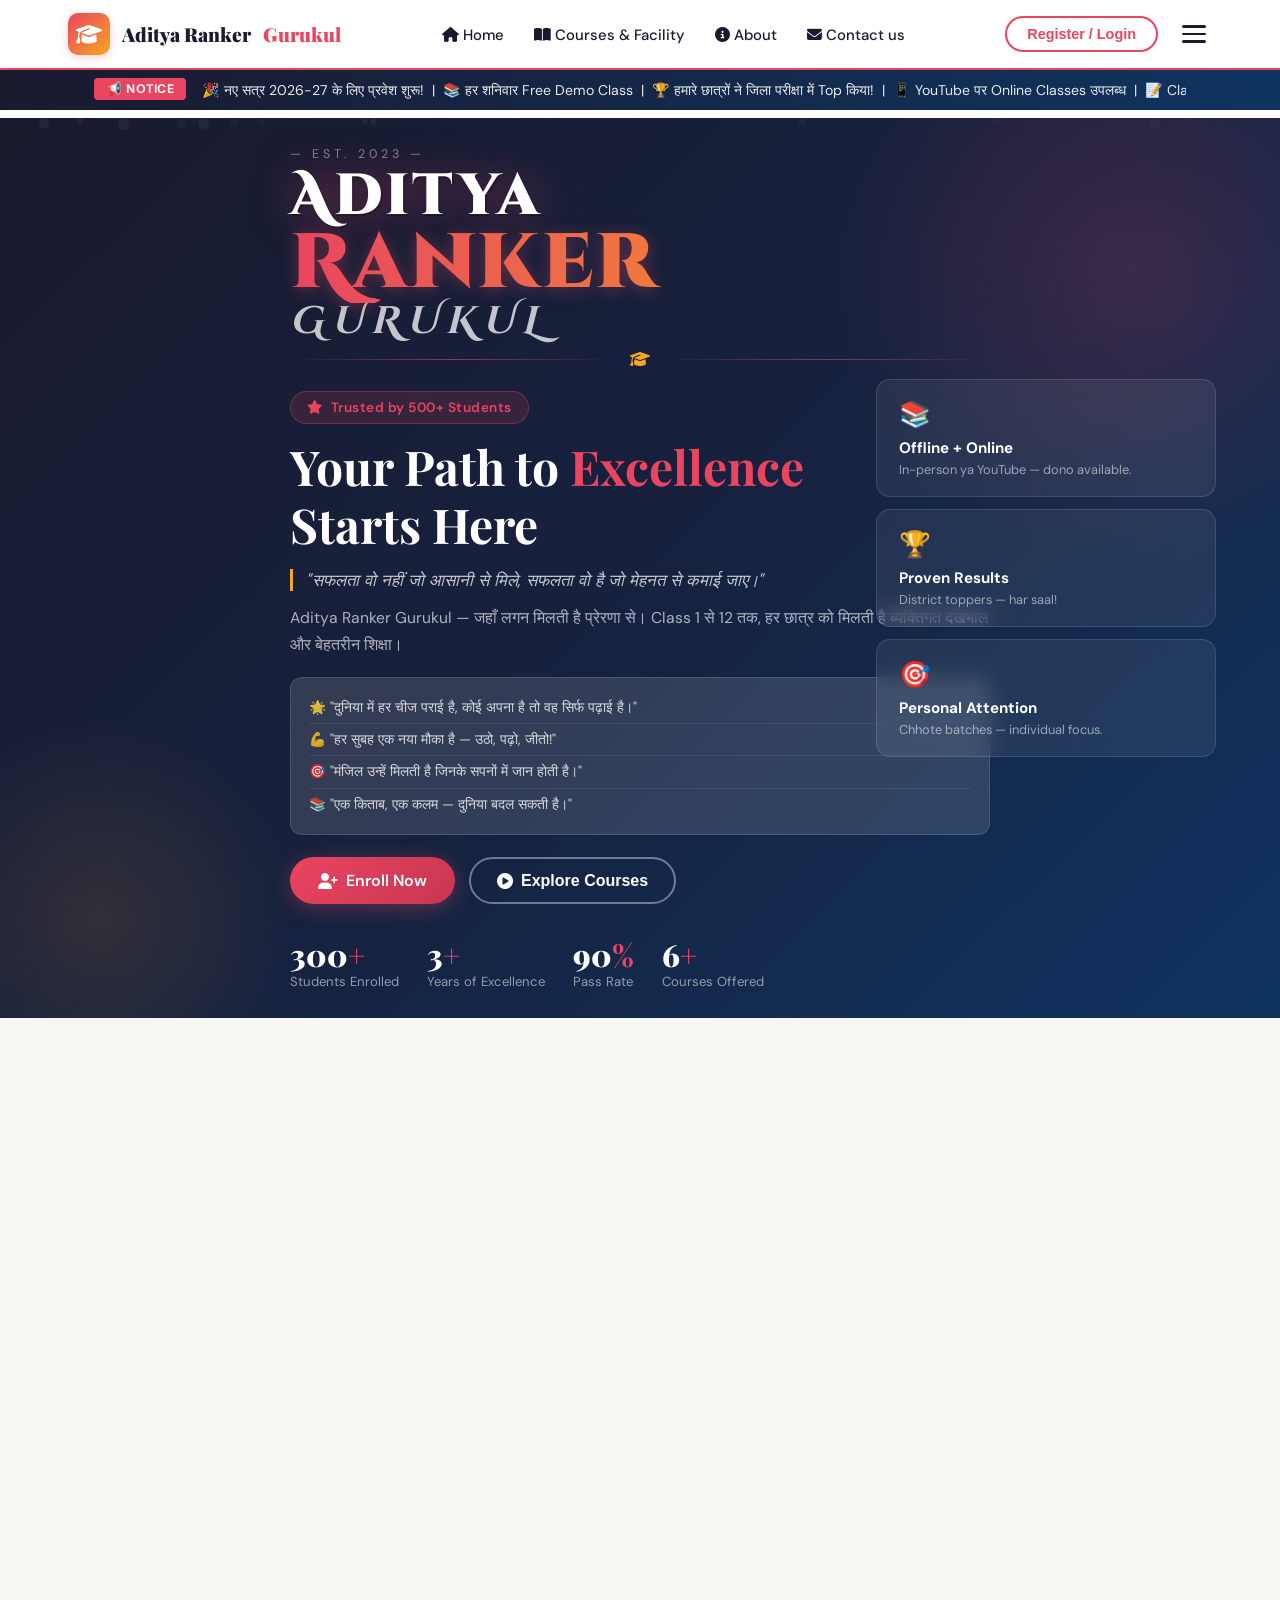
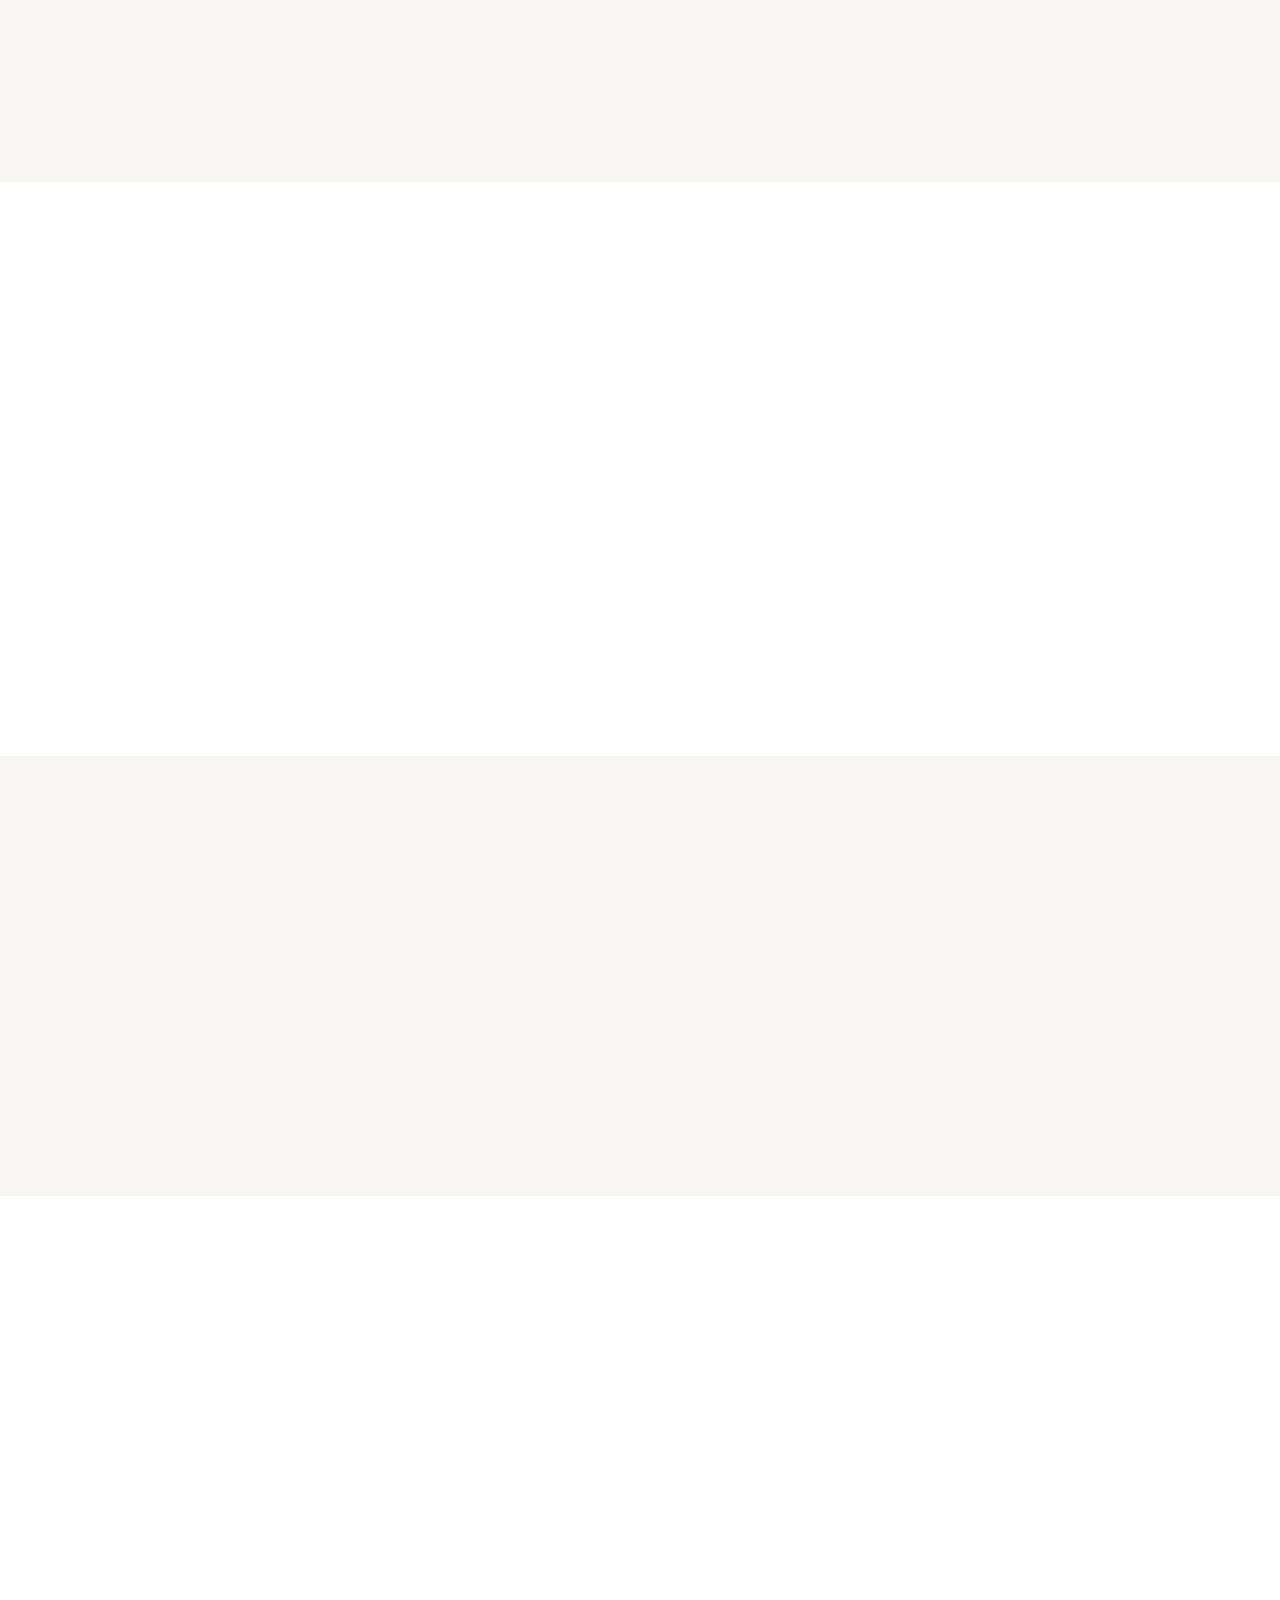
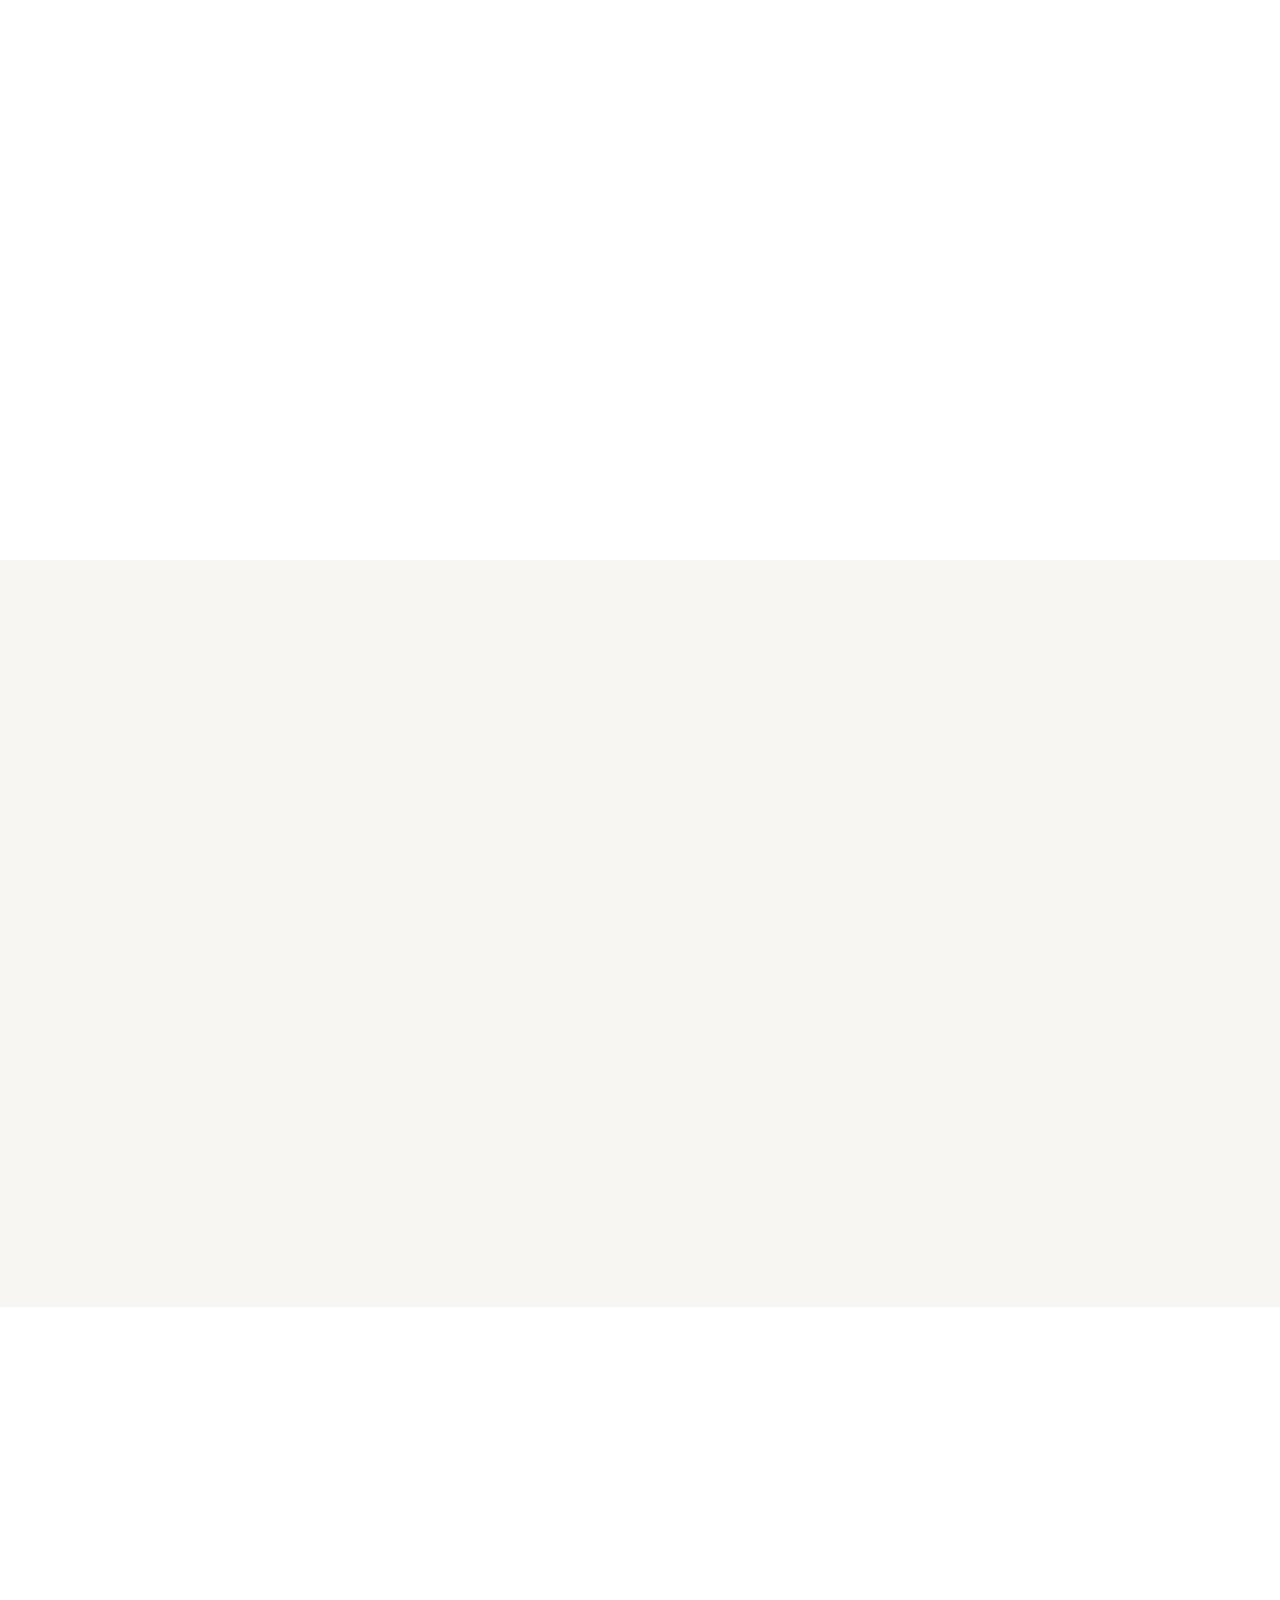
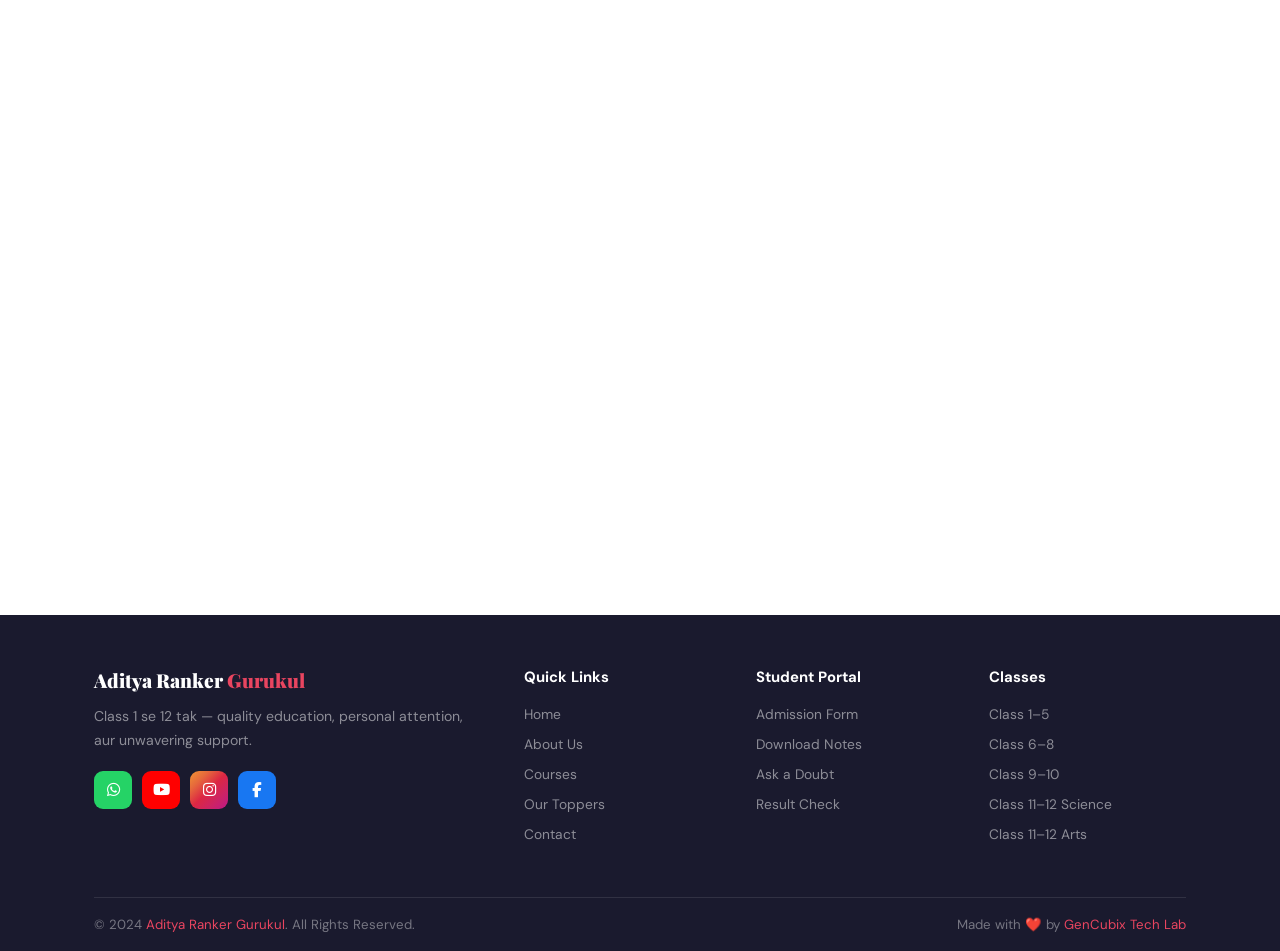
==== commit 8d74b719: "Update image source paths in index.html" ====
--- a/index.html
+++ b/index.html
@@ -185,7 +185,7 @@
     </div>
     <div class="teacher-card reveal">
       <div class="teacher-photo" style="padding:0;overflow:hidden;">
-  <img src="images/aditya-sir.jpg" 
+  <img src="aditya-sir.jpg" 
        alt="Aditya Sir" 
        style="width:100%;height:100%;object-fit:cover;object-position:top;border-radius:18px;"/>
 </div>
@@ -246,7 +246,7 @@
 
       <div class="topper-card"><div class="topper-card-inner"><div class="topper-rank">4</div>
         <div class="topper-photo">
-  <img src="images/astuti4.jpg" alt="Topper Photo">
+  <img src="astuti4.jpg" alt="Topper Photo">
 </div>
 
         <div class="topper-name">astuti kumari</div><div class="topper-roll">Roll: 2500060</div><div class="topper-score">81.8% · Class 10</div>
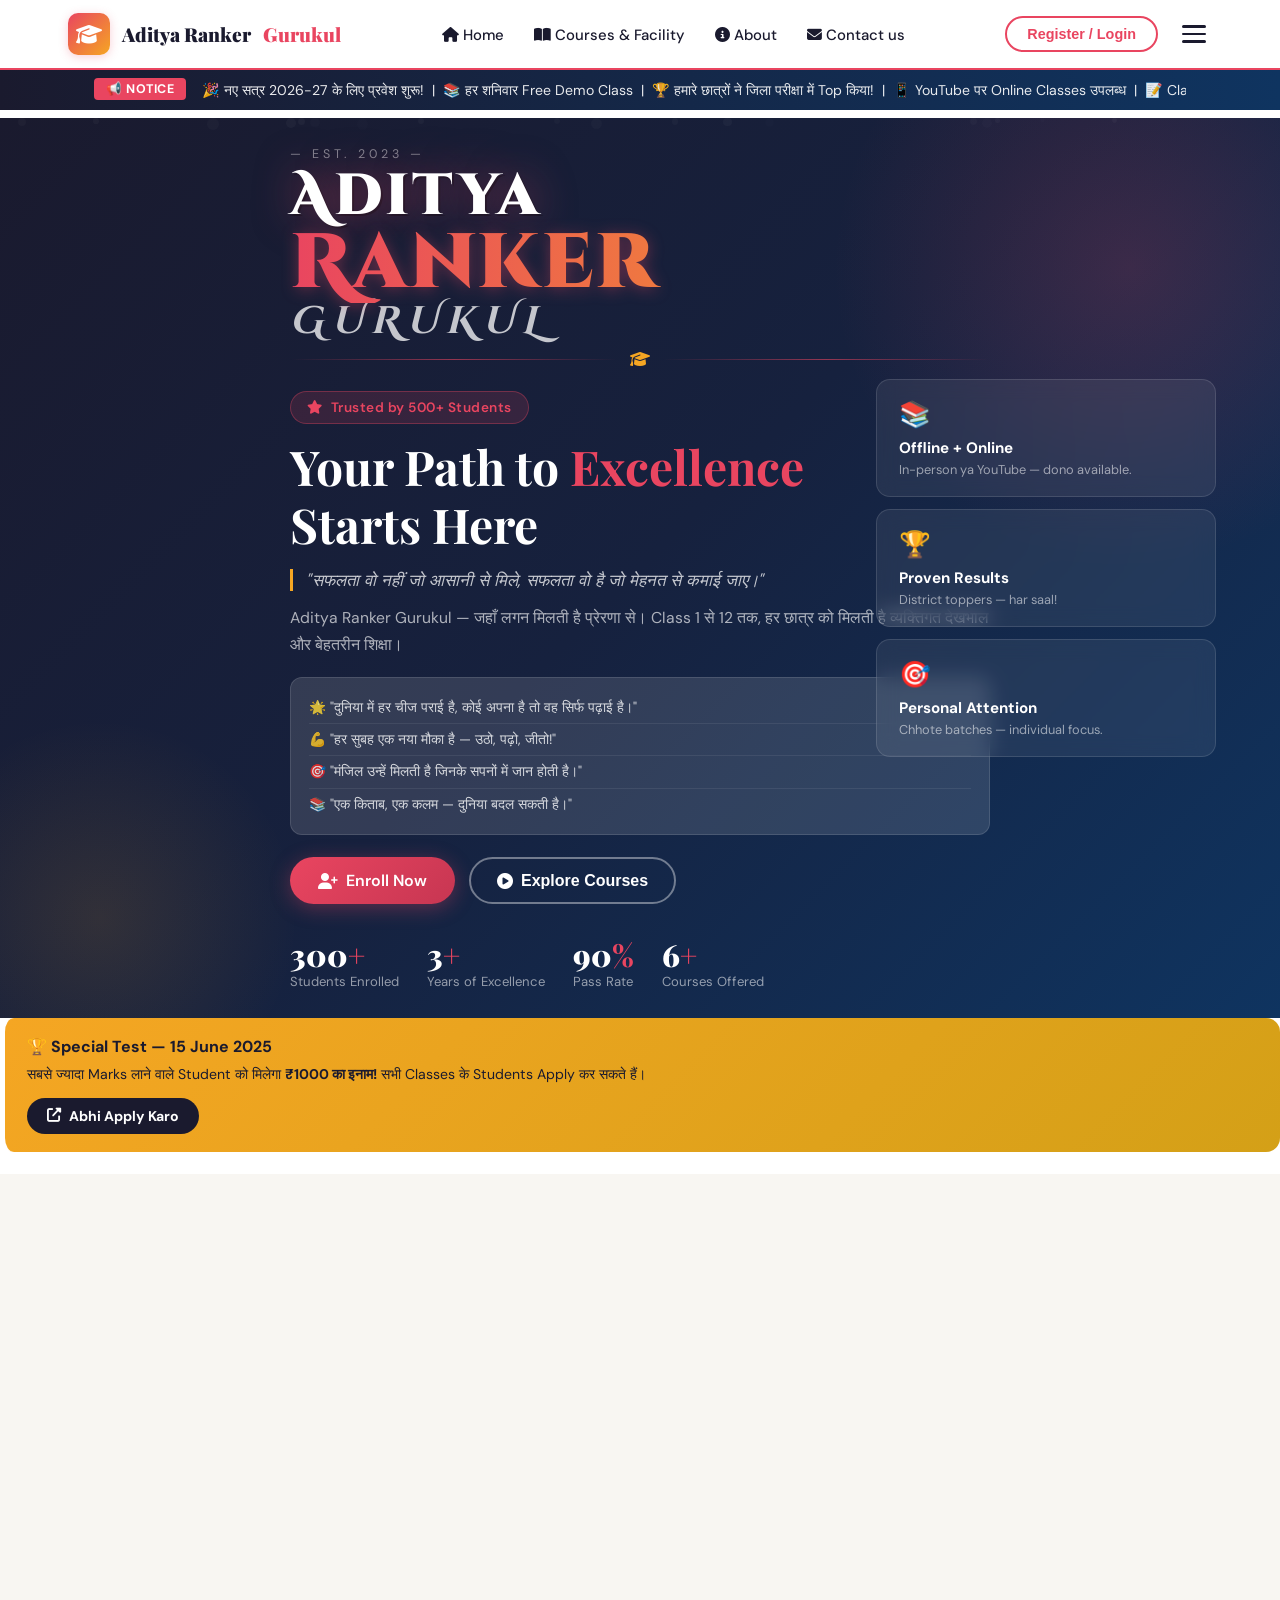
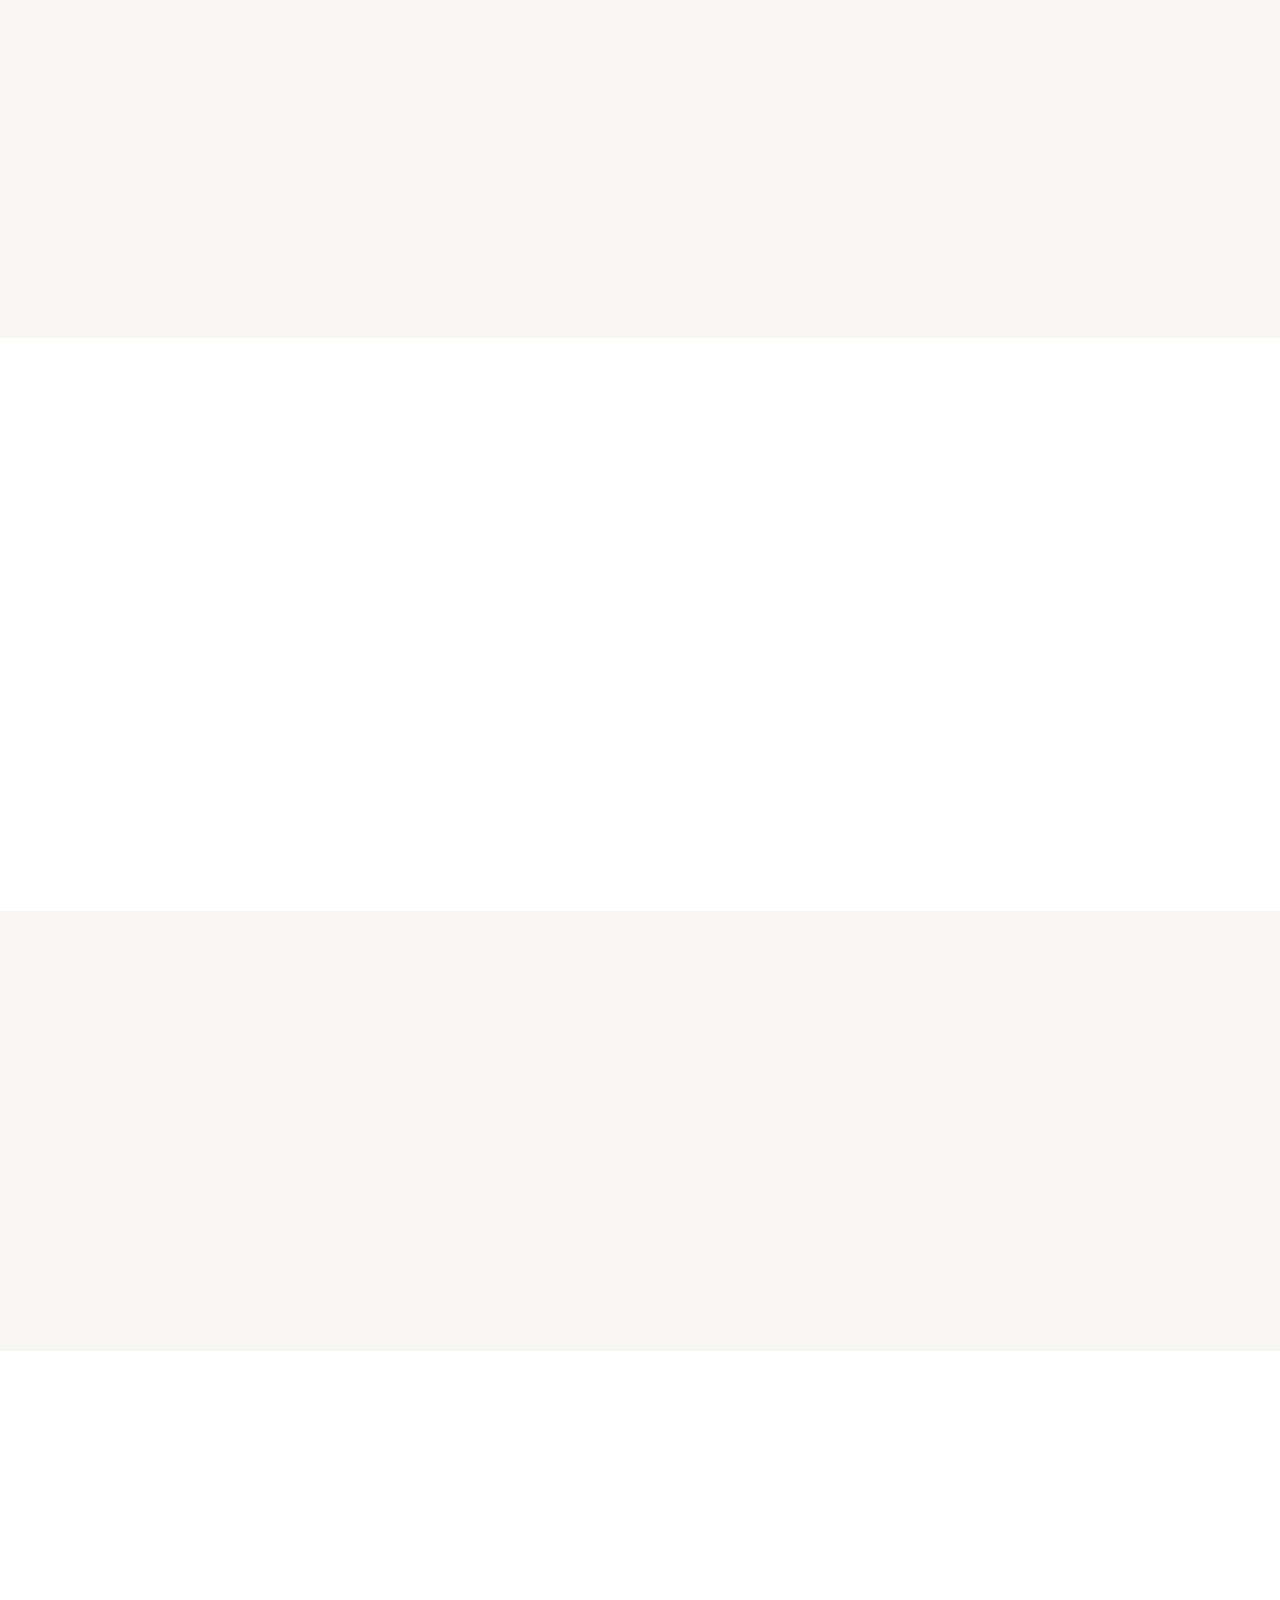
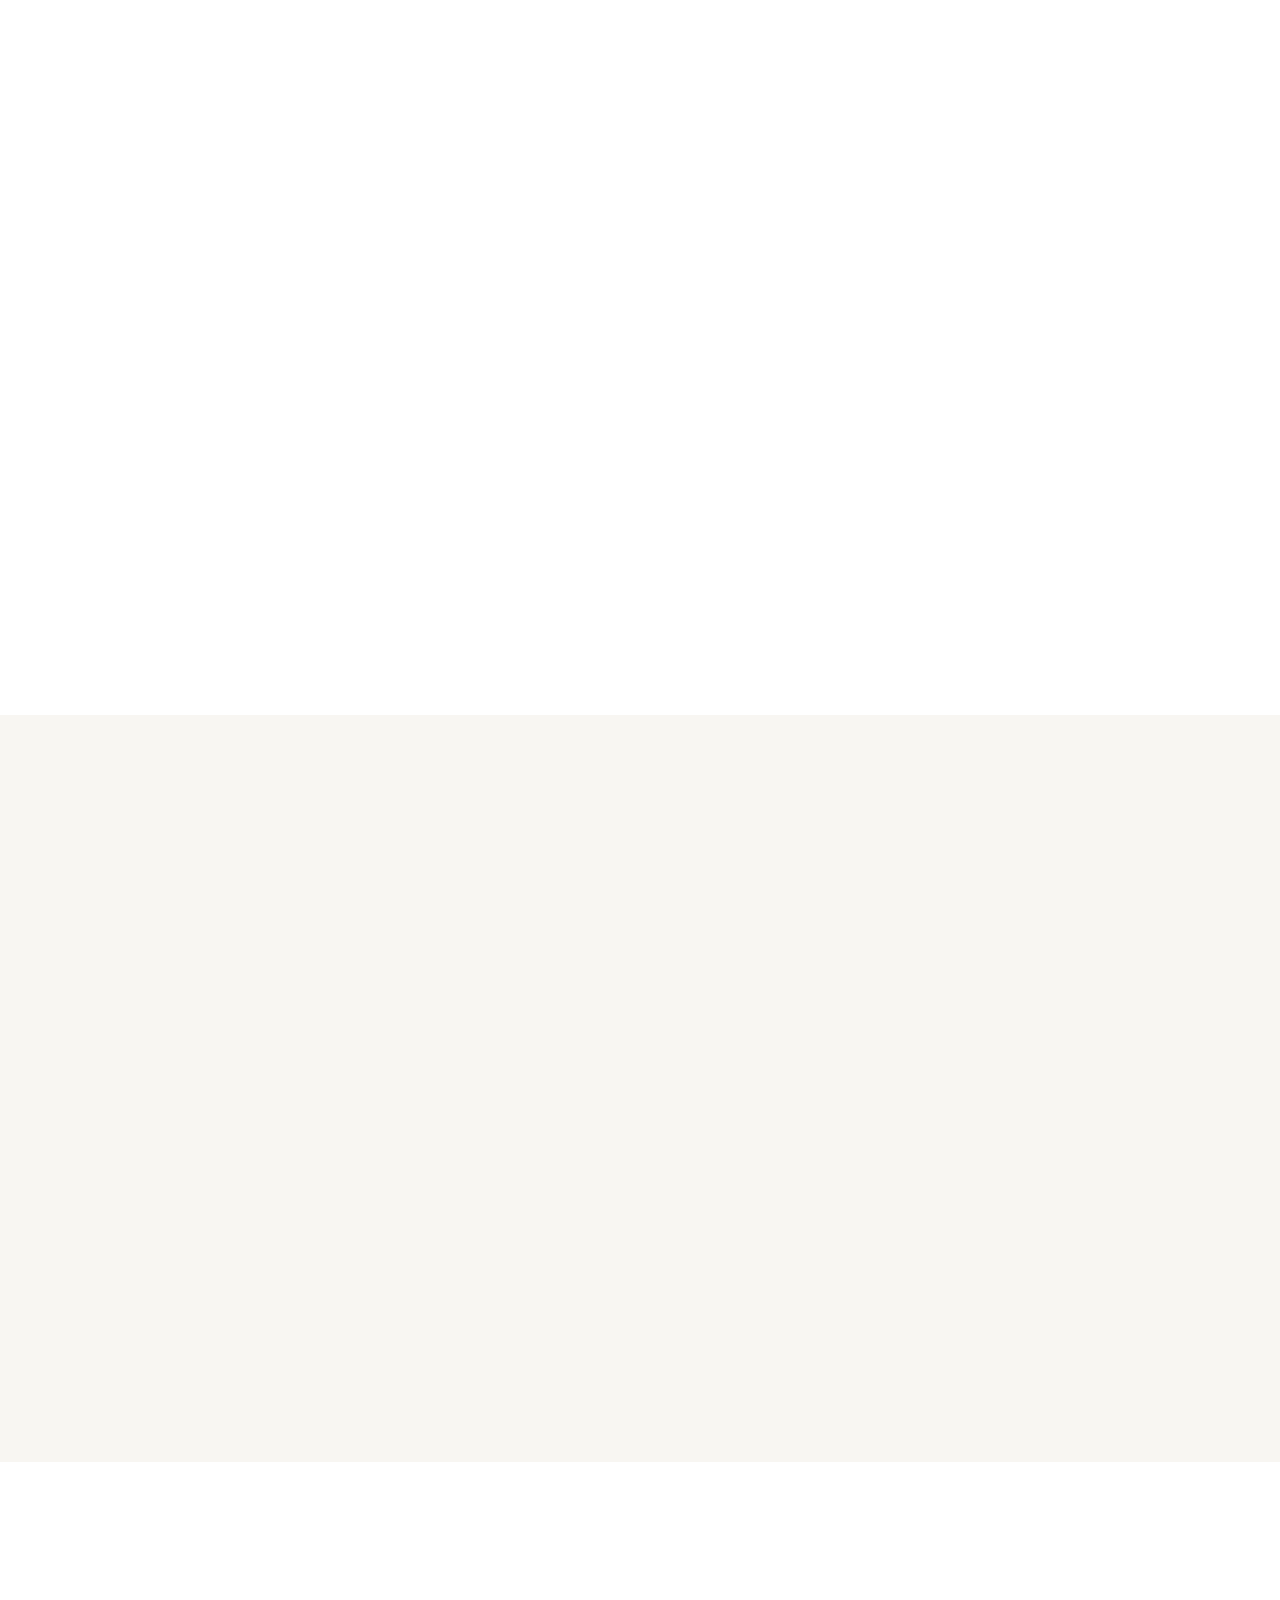
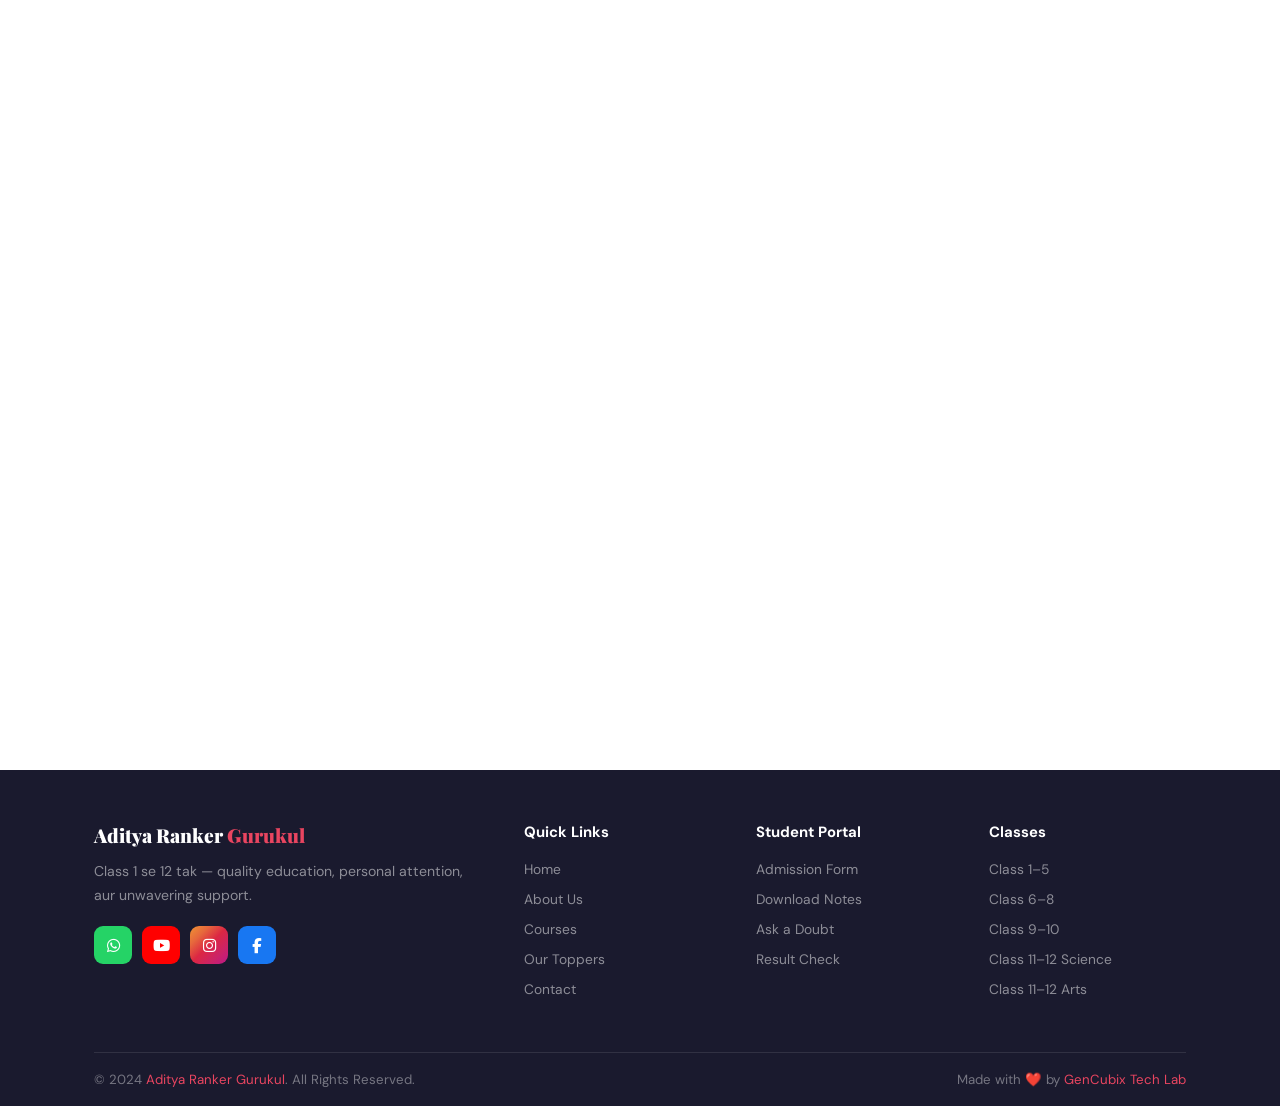
==== commit 351328a3: "Add test announcement banner to index.html Added a test announcement banner with details and a link " ====
--- a/index.html
+++ b/index.html
@@ -132,6 +132,29 @@
     <div class="hero-card"><div class="card-icon">🎯</div><h4>Personal Attention</h4><p>Chhote batches — individual focus.</p></div>
   </div>
 </section>
+
+  <!-- TEST ANNOUNCEMENT BANNER -->
+<div style="background:linear-gradient(135deg,#f5a623,#d4a017);
+            border-radius:14px;padding:18px 22px;
+            margin-bottom:22px;
+            border-left:5px solid #fff;">
+  <div style="color:#1a1a2e;font-weight:700;font-size:1rem;margin-bottom:6px;">
+    🏆 Special Test — 15 June 2025
+  </div>
+  <p style="color:#1a1a2e;font-size:0.88rem;margin-bottom:12px;line-height:1.6;">
+    सबसे ज्यादा Marks लाने वाले Student को मिलेगा <strong>₹1000 का इनाम!</strong>
+    सभी Classes के Students Apply कर सकते हैं।
+  </p>
+  <a href="https://forms.gle/3i985Xd8HBb7AQfS9"
+     target="_blank"
+     style="display:inline-flex;align-items:center;gap:8px;
+            background:#1a1a2e;color:#fff;
+            padding:9px 20px;border-radius:25px;
+            font-weight:700;font-size:0.88rem;
+            text-decoration:none;">
+    <i class="fas fa-external-link-alt"></i> Abhi Apply Karo
+  </a>
+</div>
 
 <!-- ==============================
      SECTION 2: ABOUT COACHING
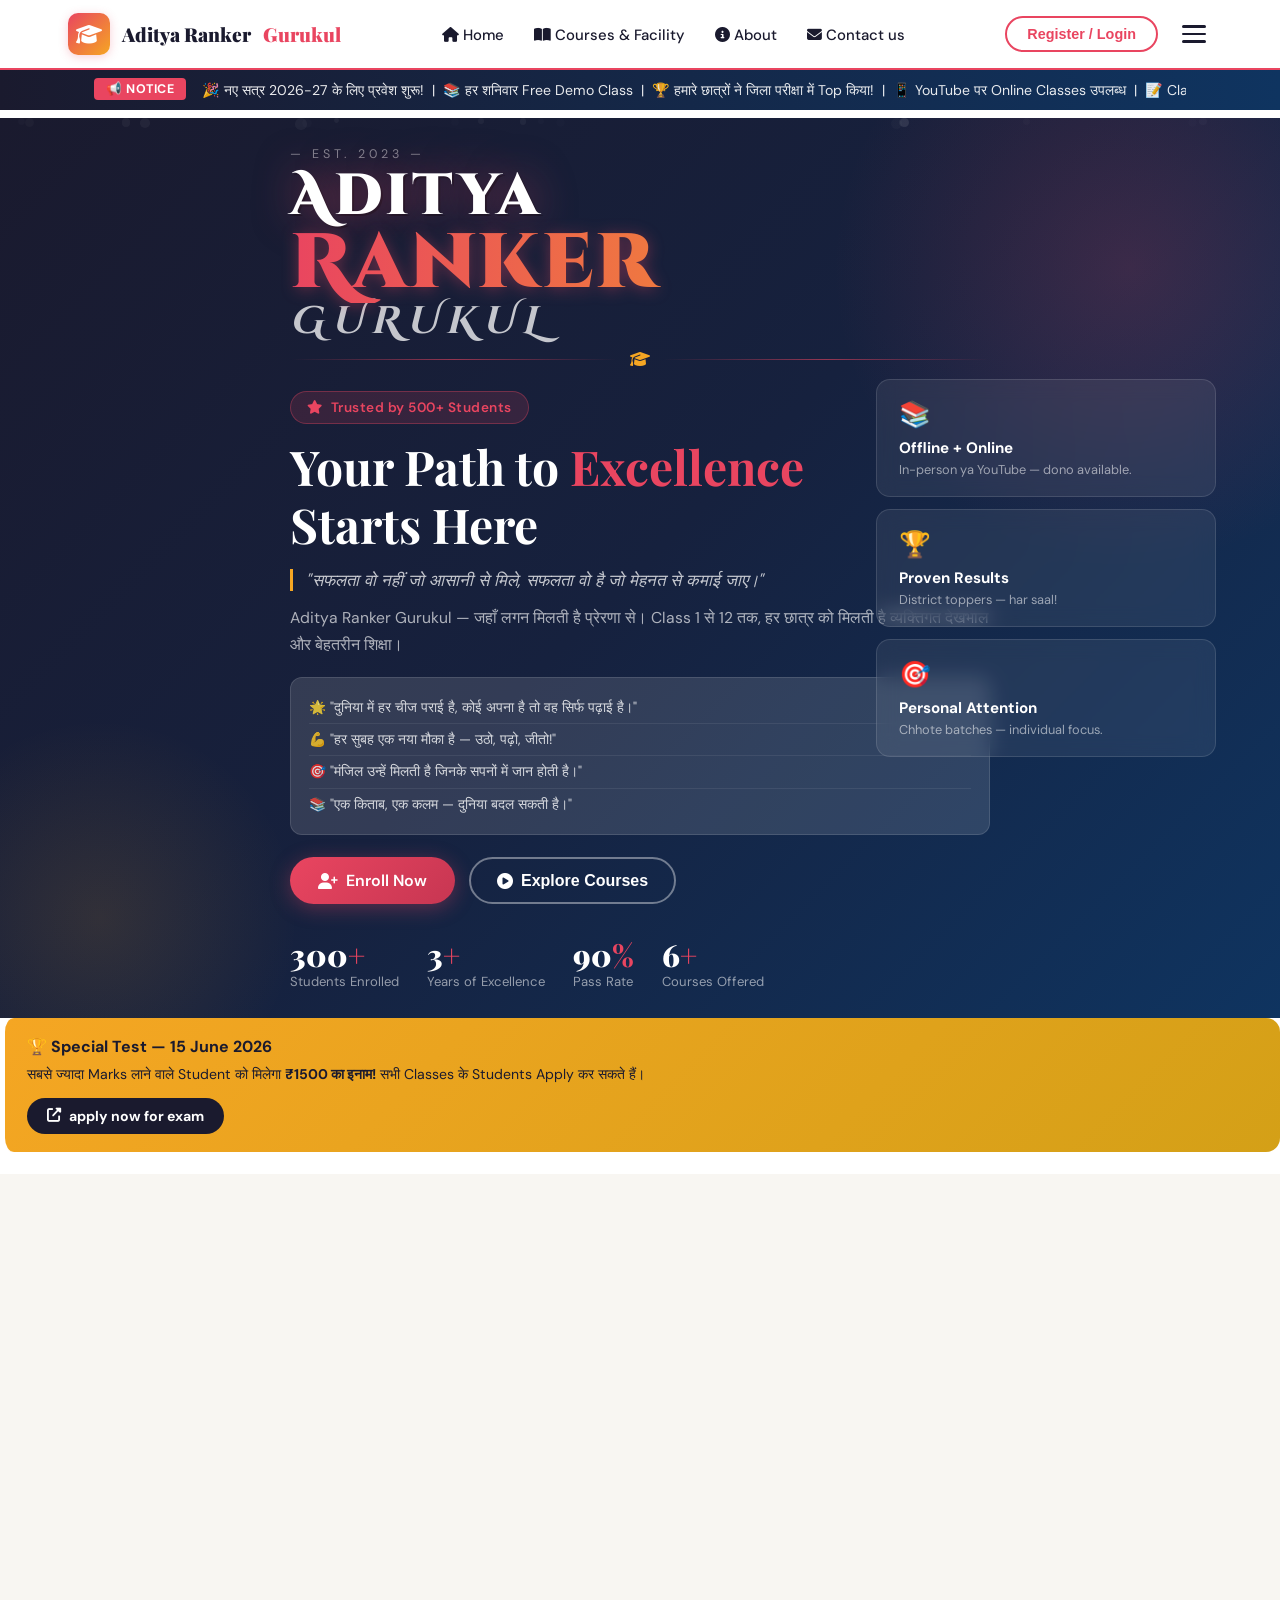
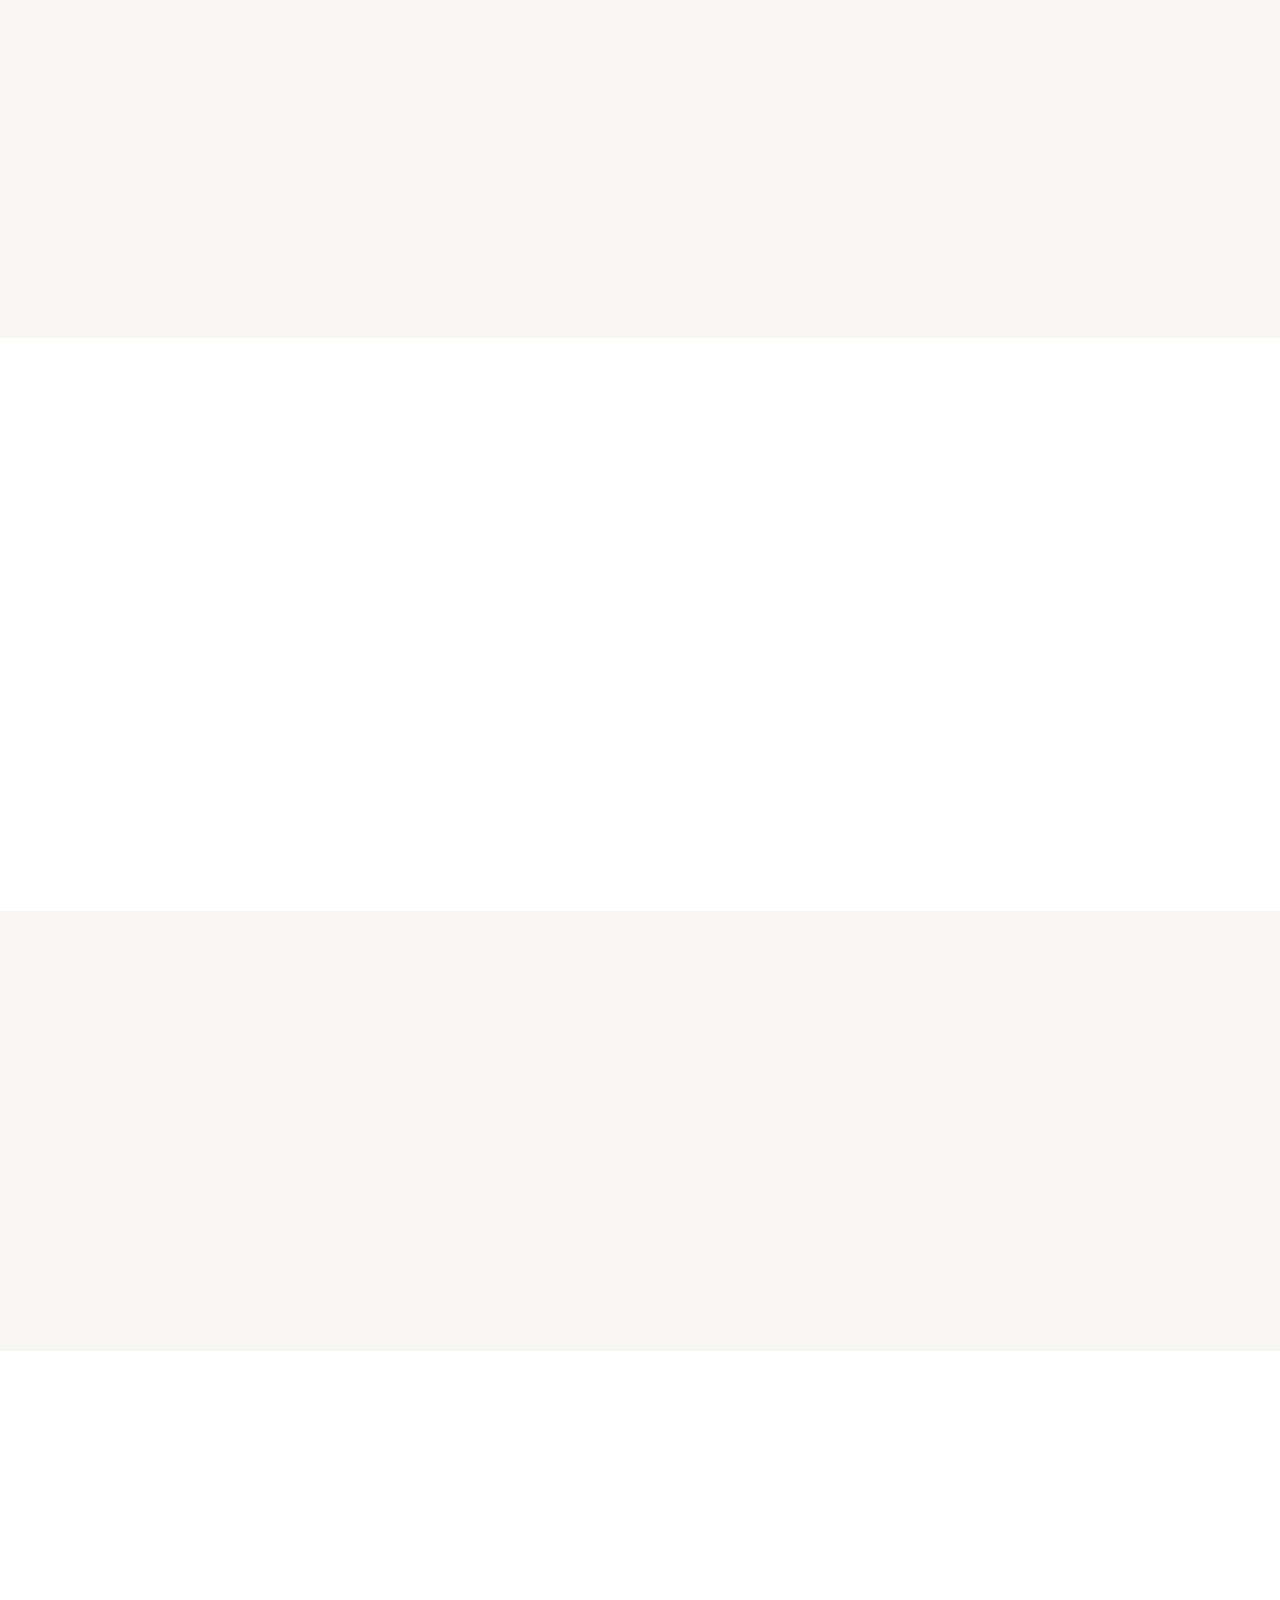
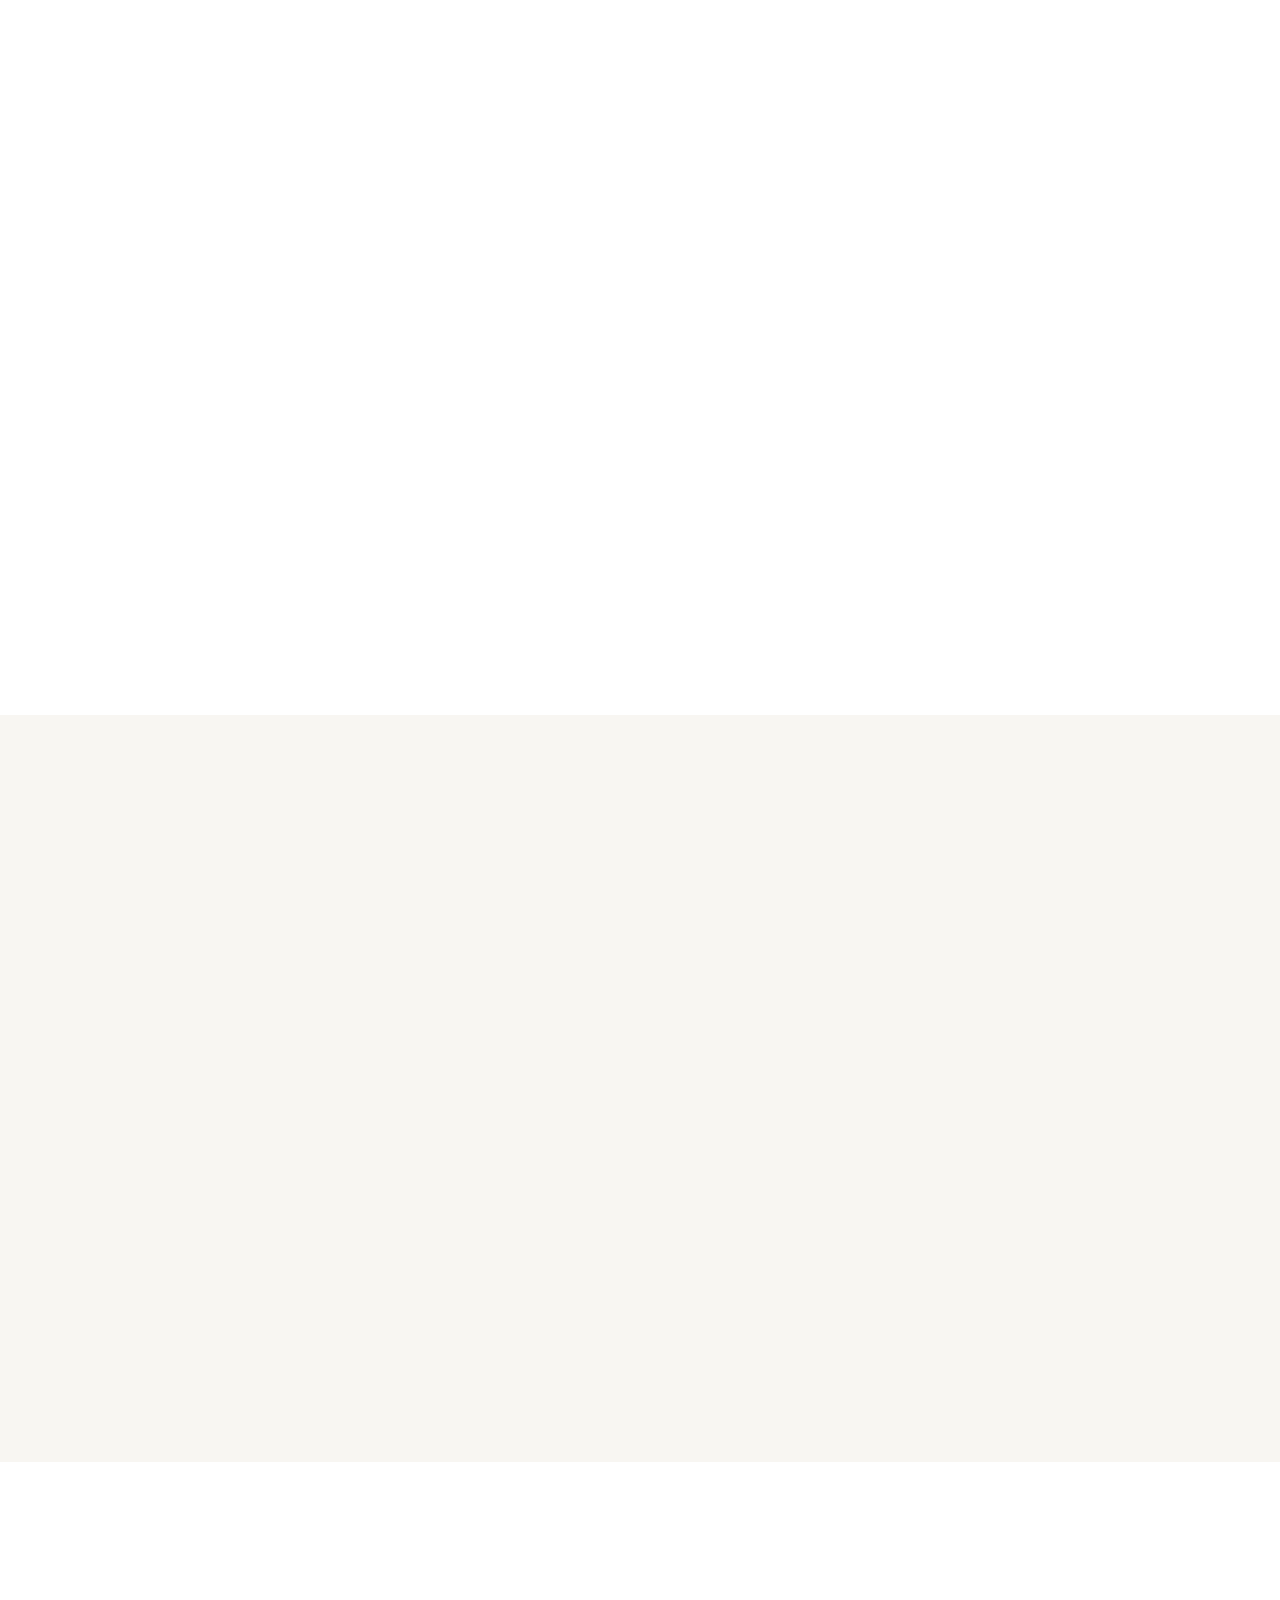
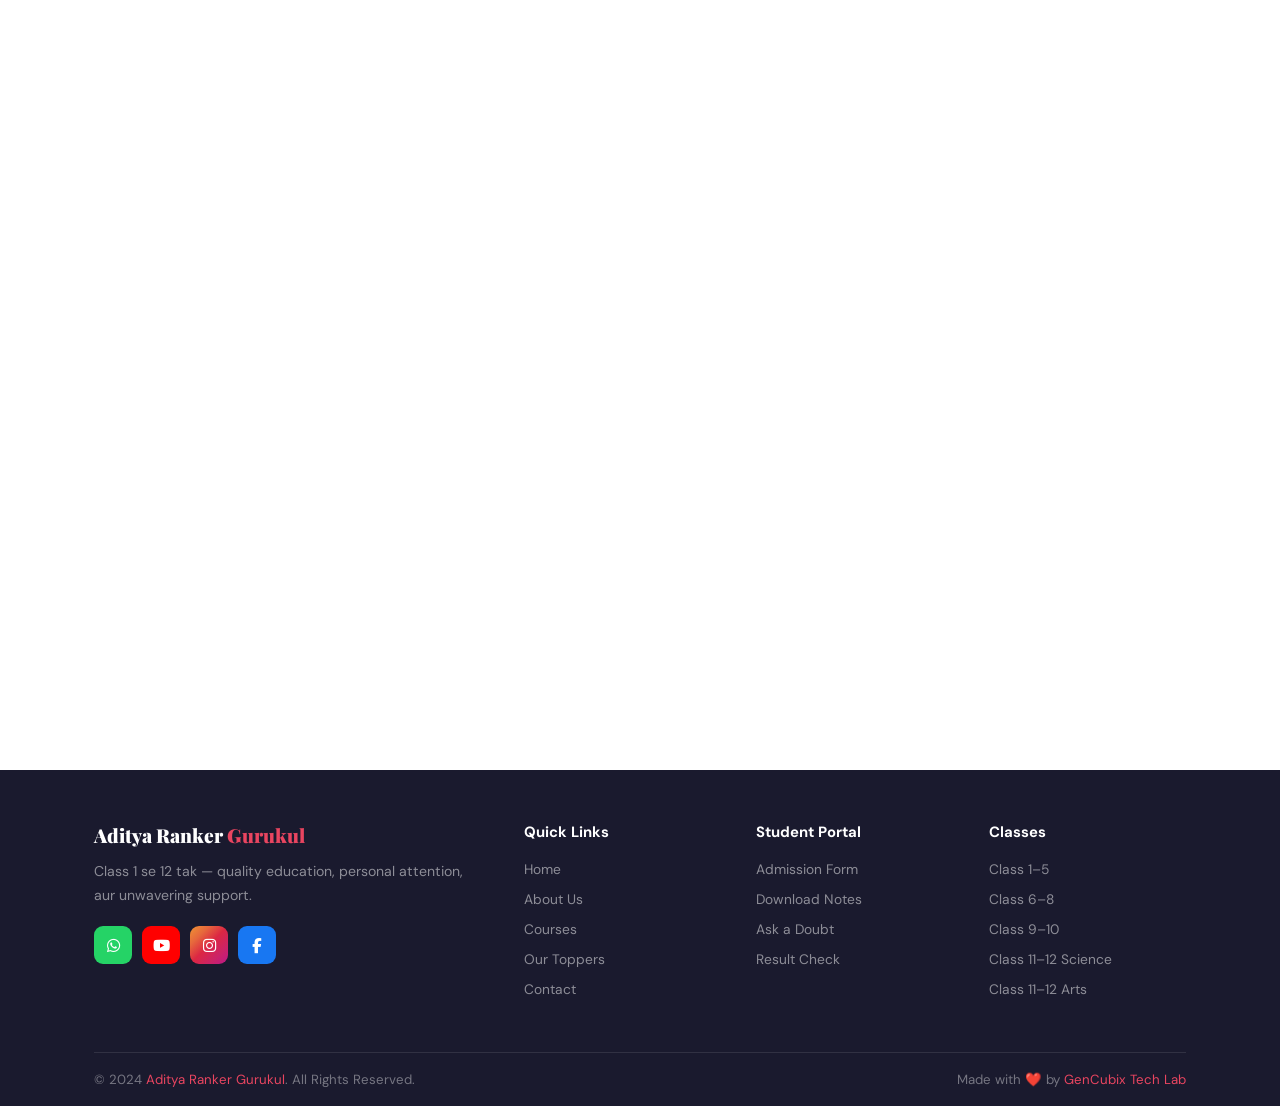
==== commit 00ab0c63: "Update exam details and prize amount in index.html" ====
--- a/index.html
+++ b/index.html
@@ -139,10 +139,10 @@
             margin-bottom:22px;
             border-left:5px solid #fff;">
   <div style="color:#1a1a2e;font-weight:700;font-size:1rem;margin-bottom:6px;">
-    🏆 Special Test — 15 June 2025
+    🏆 Special Test — 15 June 2026
   </div>
   <p style="color:#1a1a2e;font-size:0.88rem;margin-bottom:12px;line-height:1.6;">
-    सबसे ज्यादा Marks लाने वाले Student को मिलेगा <strong>₹1000 का इनाम!</strong>
+    सबसे ज्यादा Marks लाने वाले Student को मिलेगा <strong>₹1500 का इनाम!</strong>
     सभी Classes के Students Apply कर सकते हैं।
   </p>
   <a href="https://forms.gle/3i985Xd8HBb7AQfS9"
@@ -152,7 +152,7 @@
             padding:9px 20px;border-radius:25px;
             font-weight:700;font-size:0.88rem;
             text-decoration:none;">
-    <i class="fas fa-external-link-alt"></i> Abhi Apply Karo
+    <i class="fas fa-external-link-alt"></i> apply now for exam
   </a>
 </div>
 
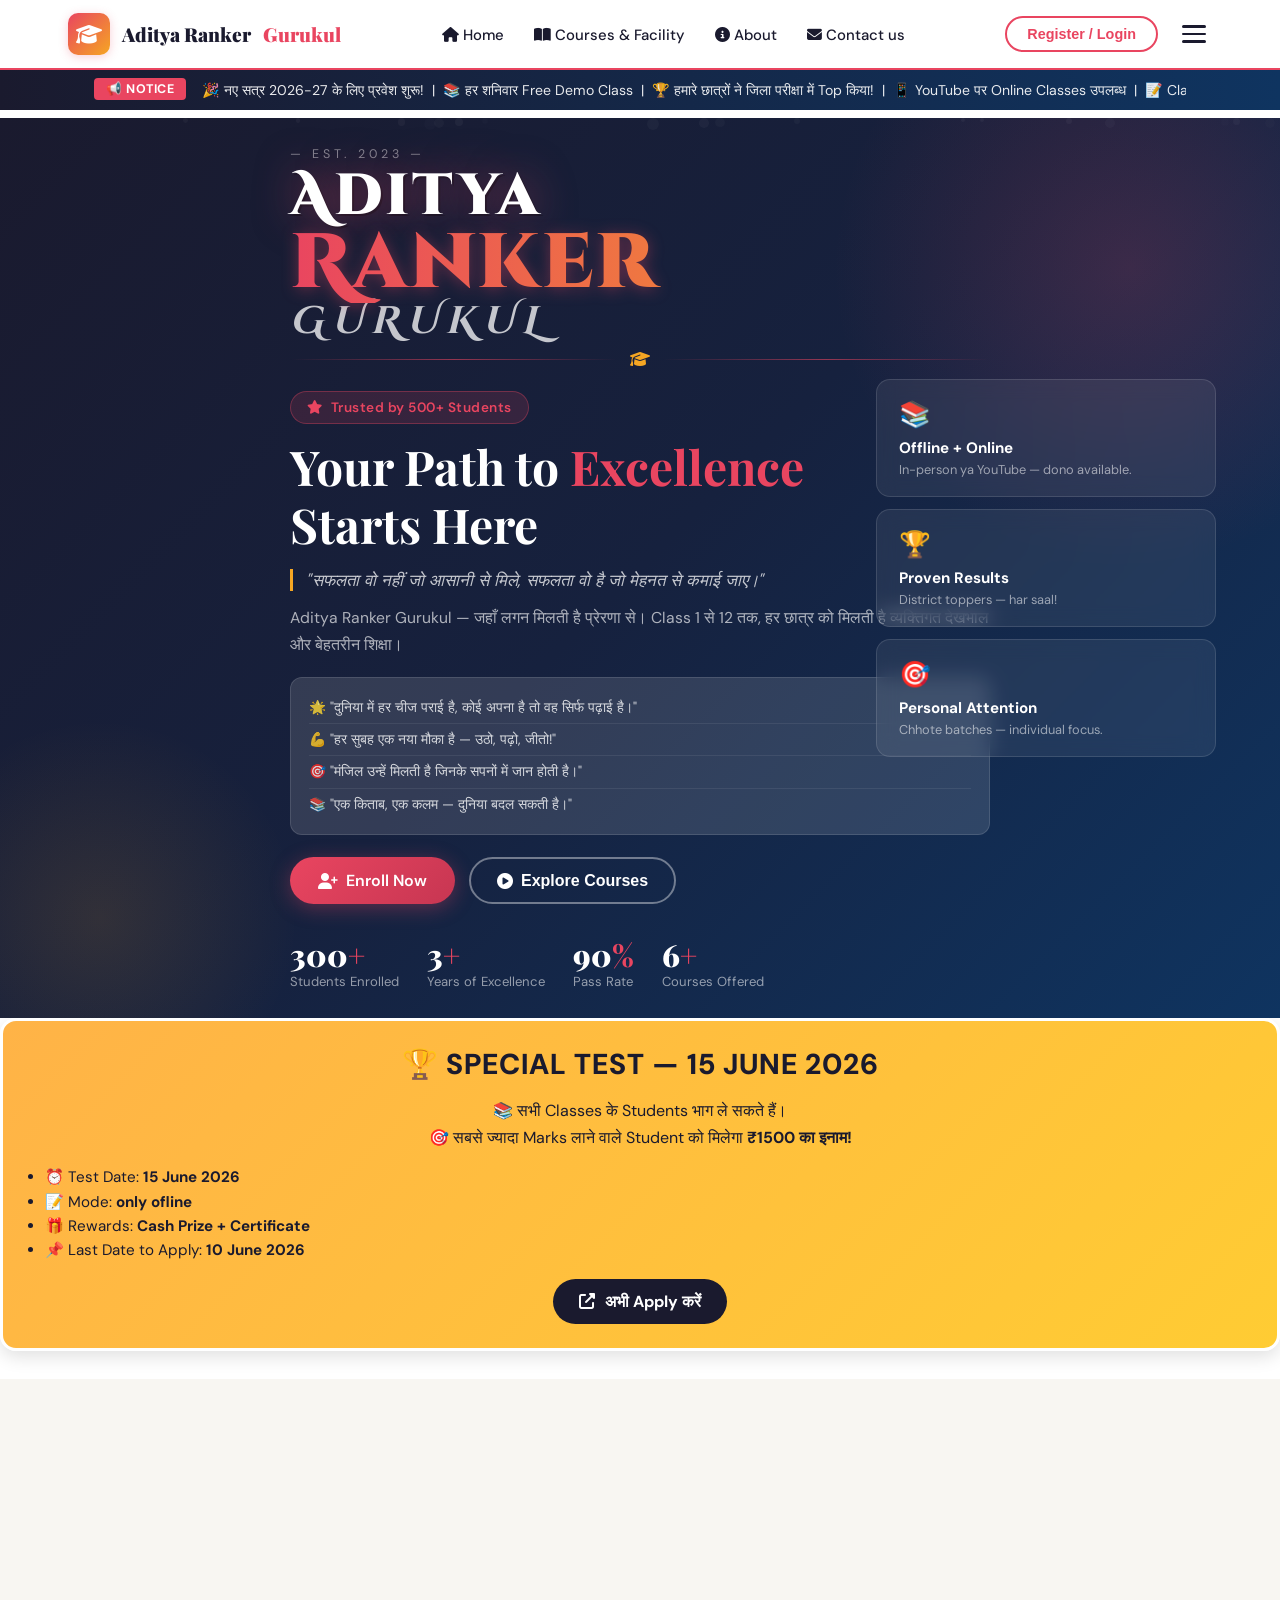
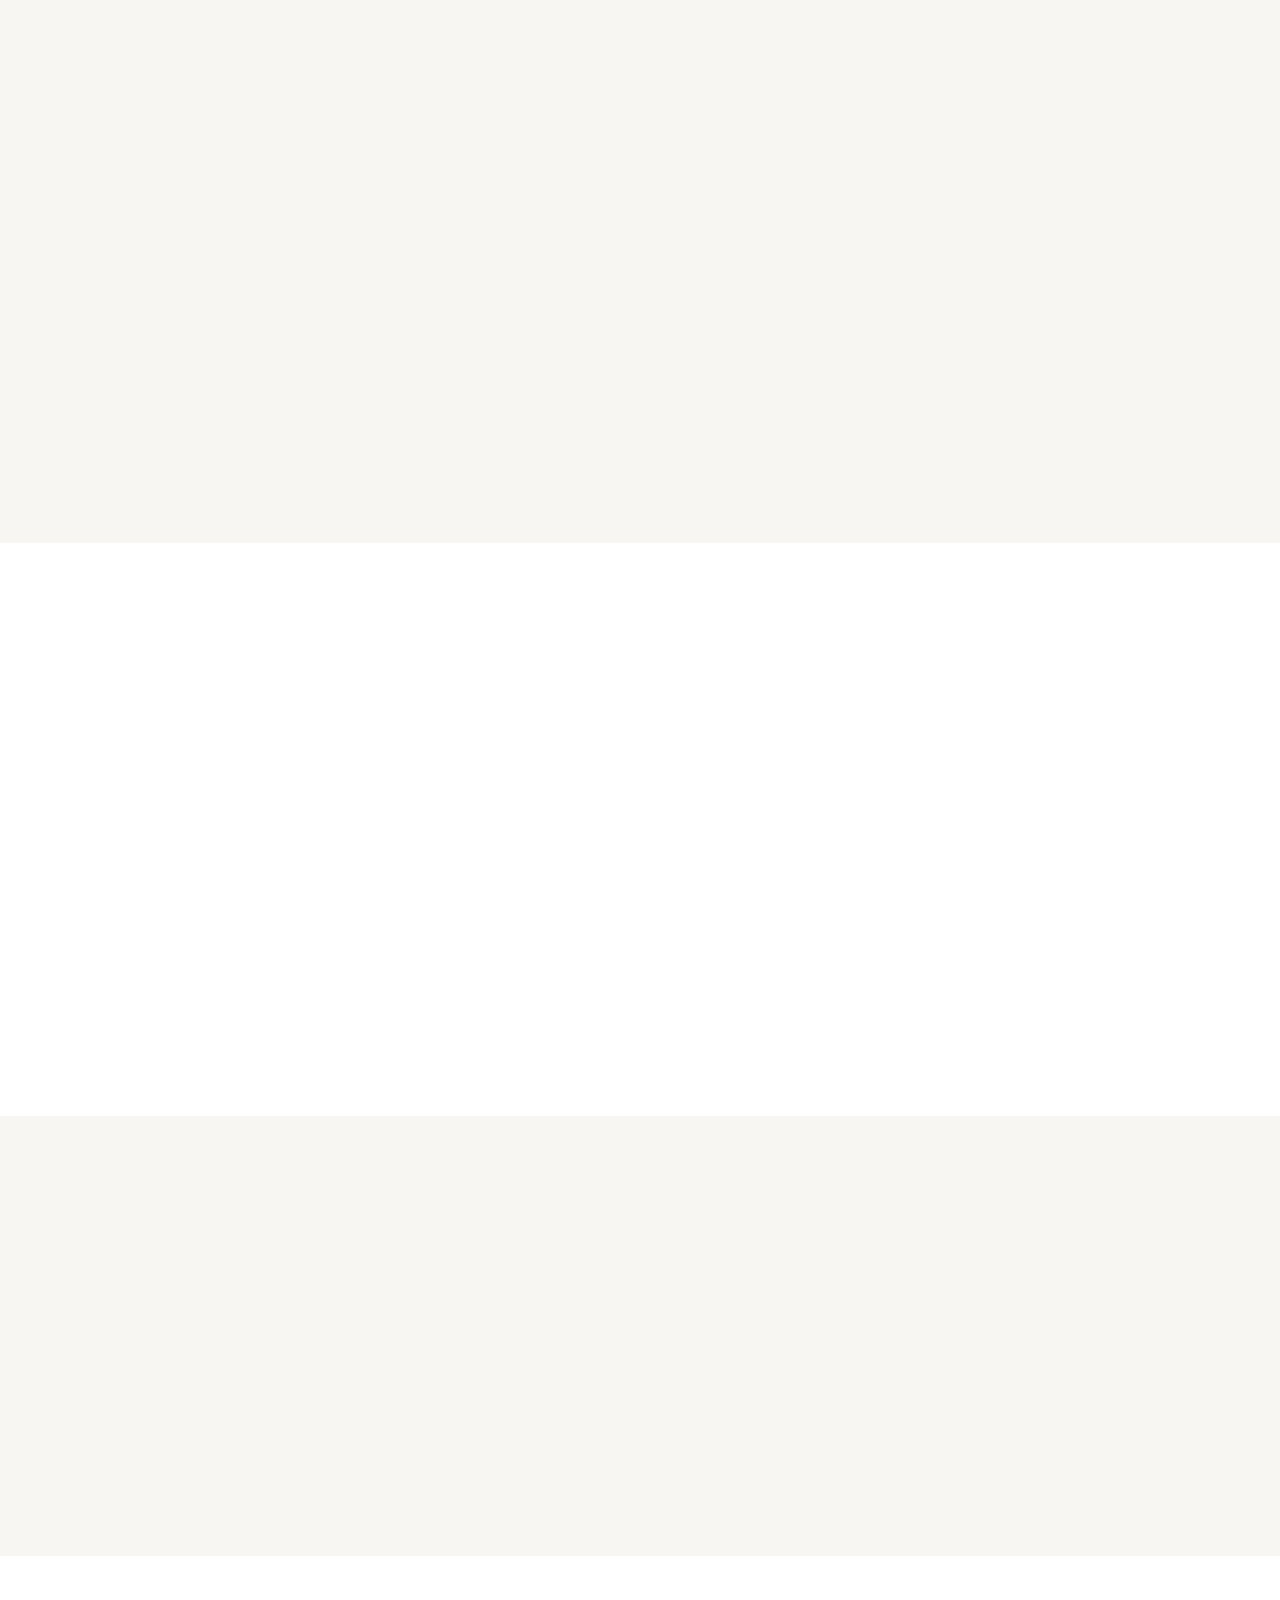
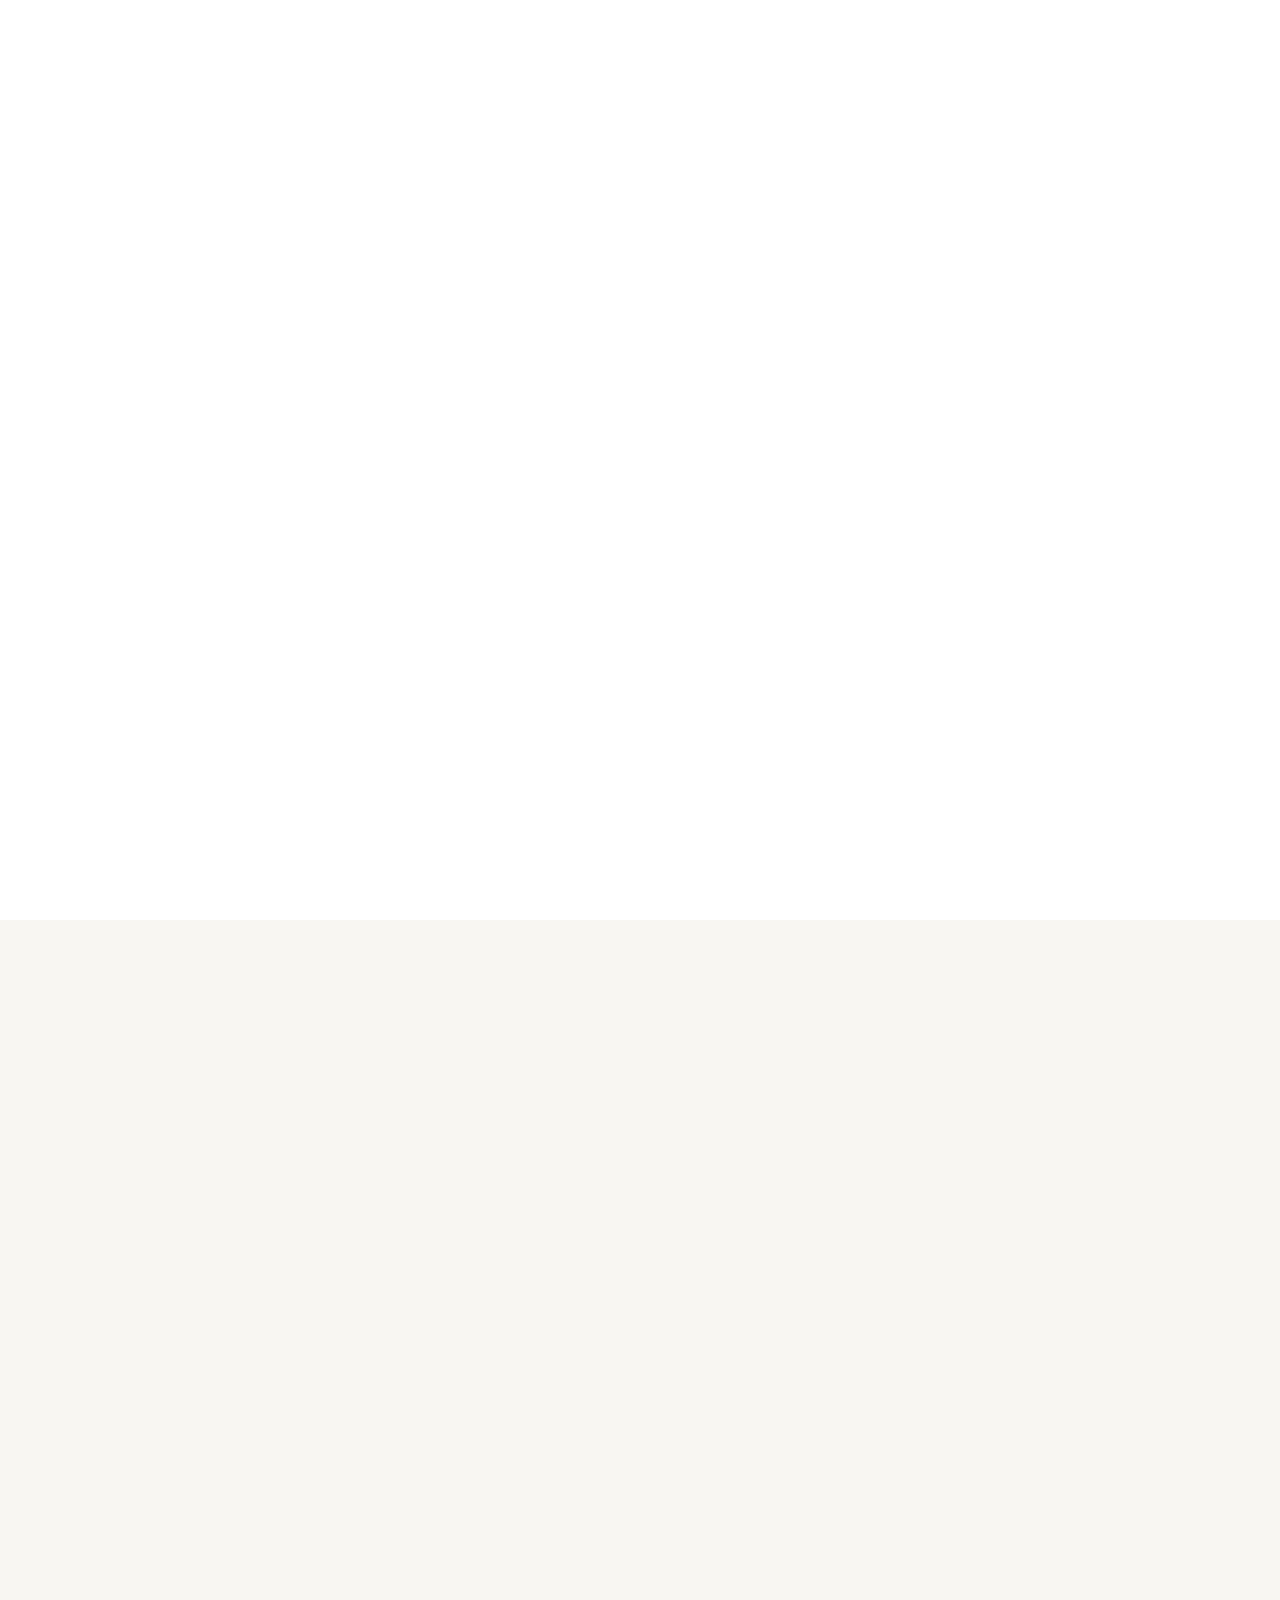
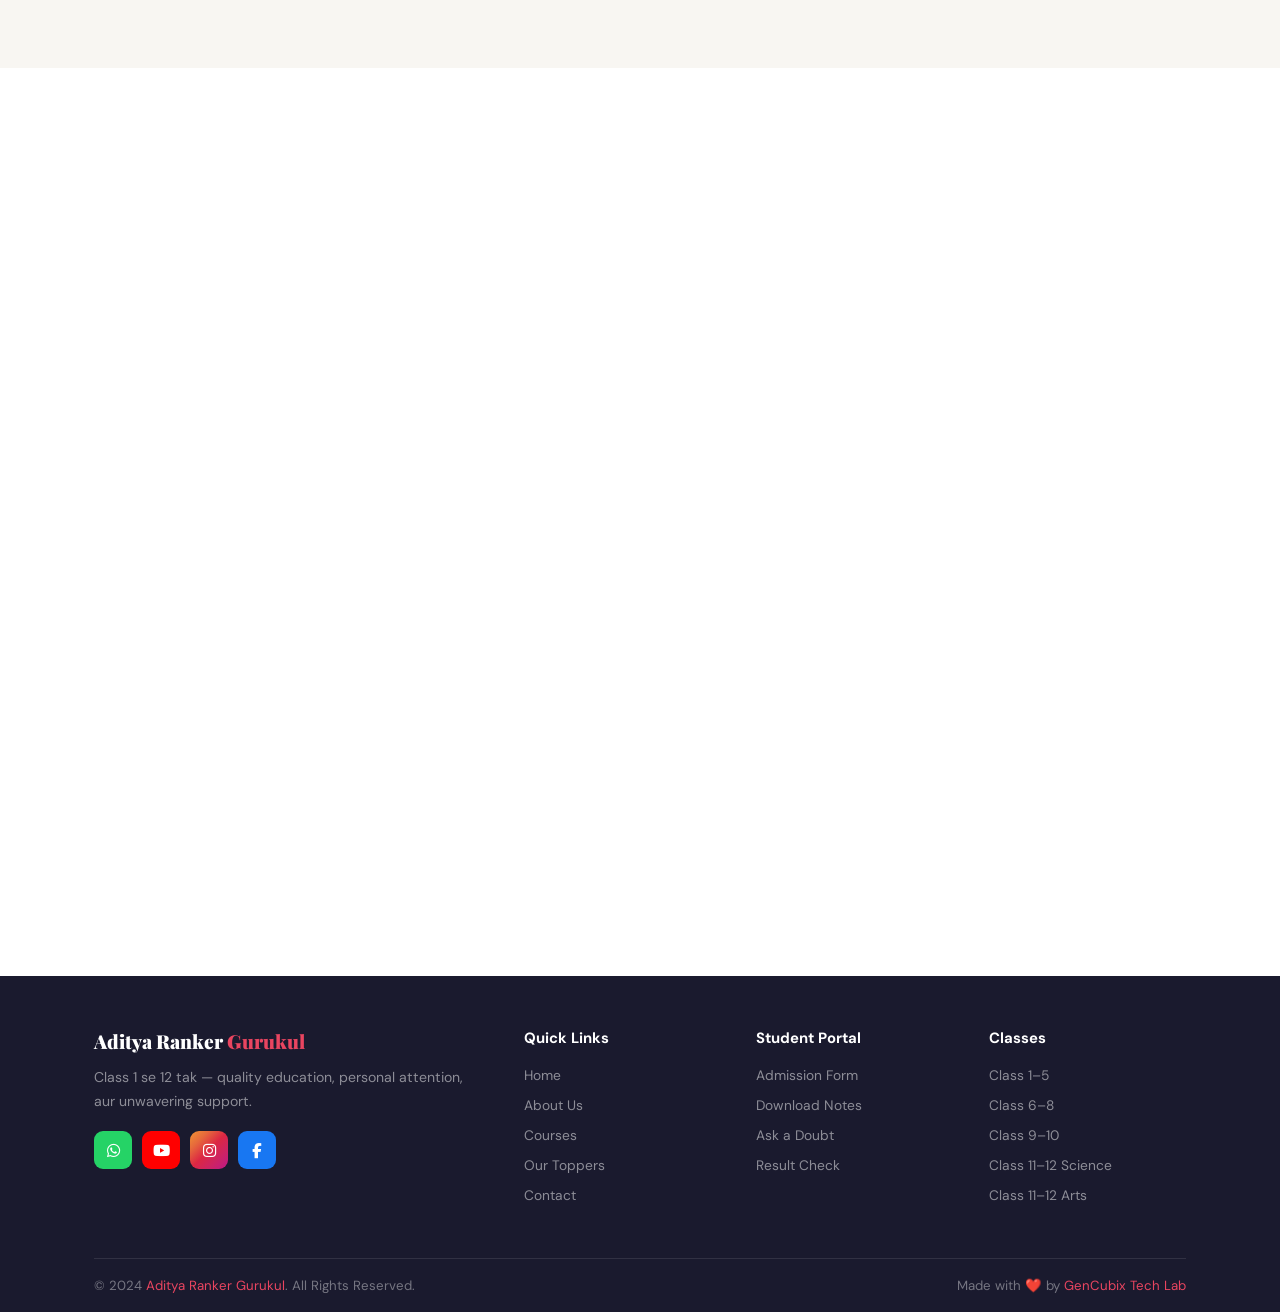
==== commit 805b397b: "Update index.html" ====
--- a/index.html
+++ b/index.html
@@ -133,28 +133,51 @@
   </div>
 </section>
 
-  <!-- TEST ANNOUNCEMENT BANNER -->
-<div style="background:linear-gradient(135deg,#f5a623,#d4a017);
-            border-radius:14px;padding:18px 22px;
-            margin-bottom:22px;
-            border-left:5px solid #fff;">
-  <div style="color:#1a1a2e;font-weight:700;font-size:1rem;margin-bottom:6px;">
+<!-- ✨ Special Test Announcement Banner -->
+<div style="background:linear-gradient(135deg,#ffb347,#ffcc33);
+            border-radius:16px;padding:24px;
+            margin-bottom:28px;
+            border:3px solid #fff;
+            box-shadow:0 6px 18px rgba(0,0,0,0.12);">
+
+  <!-- Heading -->
+  <div style="color:#1a1a2e;font-weight:800;
+              font-size:1.8rem; /* बड़ा किया */
+              margin-bottom:14px;
+              text-transform:uppercase;
+              letter-spacing:1px;
+              text-align:center;"> <!-- Center किया -->
     🏆 Special Test — 15 June 2026
   </div>
-  <p style="color:#1a1a2e;font-size:0.88rem;margin-bottom:12px;line-height:1.6;">
-    सबसे ज्यादा Marks लाने वाले Student को मिलेगा <strong>₹1500 का इनाम!</strong>
-    सभी Classes के Students Apply कर सकते हैं।
+
+  <!-- Subheading -->
+  <p style="color:#1a1a2e;font-size:1rem;margin-bottom:14px;line-height:1.7;text-align:center;">
+    📚 सभी Classes के Students भाग ले सकते हैं।  
+    <br>🎯 सबसे ज्यादा Marks लाने वाले Student को मिलेगा <strong>₹1500 का इनाम!</strong>
   </p>
-  <a href="https://forms.gle/3i985Xd8HBb7AQfS9"
-     target="_blank"
-     style="display:inline-flex;align-items:center;gap:8px;
-            background:#1a1a2e;color:#fff;
-            padding:9px 20px;border-radius:25px;
-            font-weight:700;font-size:0.88rem;
-            text-decoration:none;">
-    <i class="fas fa-external-link-alt"></i> apply now for exam
-  </a>
+
+  <!-- Extra Details -->
+  <ul style="color:#1a1a2e;font-size:0.95rem;margin:0 0 16px 18px;line-height:1.6;">
+    <li>⏰ Test Date: <strong>15 June 2026</strong></li>
+    <li>📝 Mode: <strong>only ofline</strong></li>
+    <li>🎁 Rewards: <strong>Cash Prize + Certificate</strong></li>
+    <li>📌 Last Date to Apply: <strong>10 June 2026</strong></li>
+  </ul>
+
+  <!-- Call to Action -->
+  <div style="text-align:center;">
+    <a href="https://forms.gle/3i985Xd8HBb7AQfS9"
+       target="_blank"
+       style="display:inline-flex;align-items:center;gap:10px;
+              background:#1a1a2e;color:#fff;
+              padding:12px 26px;border-radius:30px;
+              font-weight:700;font-size:1rem;
+              text-decoration:none;transition:0.3s;">
+      <i class="fas fa-external-link-alt"></i> अभी Apply करें
+    </a>
+  </div>
 </div>
+
 
 <!-- ==============================
      SECTION 2: ABOUT COACHING
